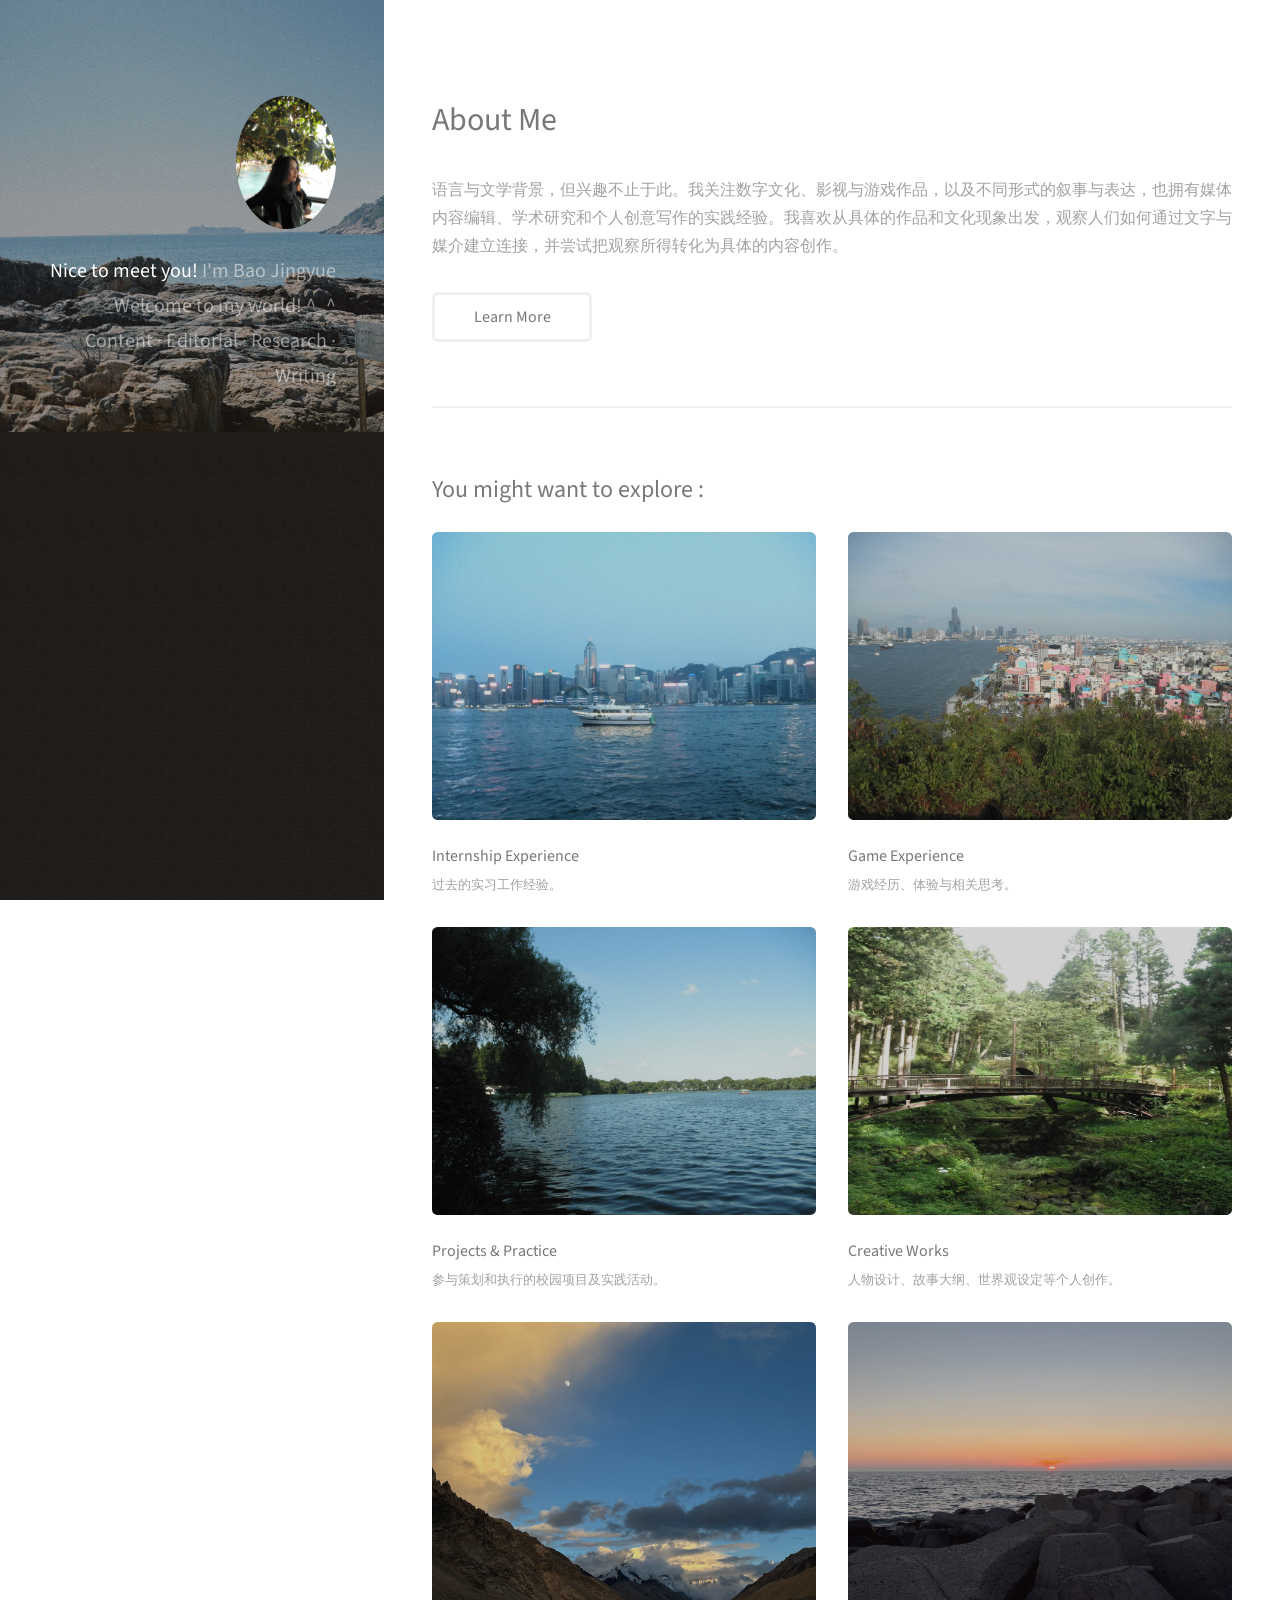
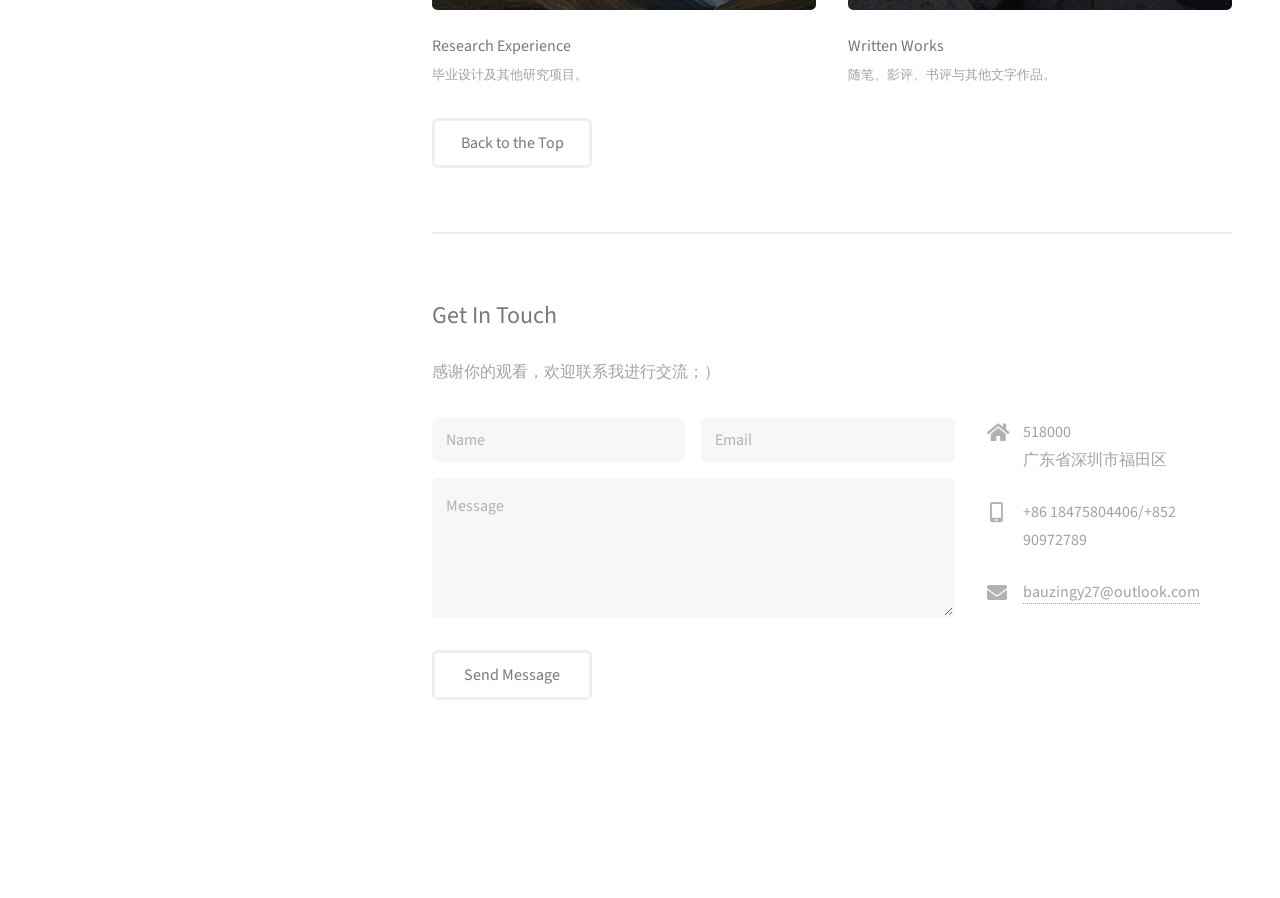
==== index.html @ fc29e75b "Update index.html" ====
<!DOCTYPE HTML>
<!--
	Strata by HTML5 UP
	html5up.net | @ajlkn
	Free for personal and commercial use under the CCA 3.0 license (html5up.net/license)
-->
<html>
	<head>
		<title>Portfolio-Bao Jingyue</title>
		<meta charset="utf-8" />
		<meta name="viewport" content="width=device-width, initial-scale=1, user-scalable=no" />
		<link rel="stylesheet" href="assets/css/main.css" />
	</head>
	<body class="is-preload">

		<!-- Header -->
			<header id="header">
				<div class="inner">
					<a href="#" class="image avatar"><img src="images/bayley.jpg" alt="" /></a>
					<h1><strong>Nice to meet you!</strong>  I'm Bao Jingyue <br />
					Welcome to my world! ^_^ <br />
					Content · Editorial · Research · Writing </h1>
				</div>
			</header>

		<!-- Main -->
			<div id="main">

				<!-- One -->
					<section id="one">
						<header class="major">
							<h2>About Me<br />
							</h2>
						</header>
						<p>语言与文学背景，但兴趣不止于此。我关注数字文化、影视与游戏作品，以及不同形式的叙事与表达，也拥有媒体内容编辑、学术研究和个人创意写作的实践经验。我喜欢从具体的作品和文化现象出发，观察人们如何通过文字与媒介建立连接，并尝试把观察所得转化为具体的内容创作。</p>
						<ul class="actions">
							<li><a href="aboutme.html" class="button">Learn More</a></li>
						</ul>
					</section>

				<!-- Two -->
					<section id="two">
						<h2>You might want to explore : </h2>
						<div class="row">
							<article class="col-6 col-12-xsmall work-item">
								<a href="images/01.jpg" class="image fit thumb"><img src="images/01.jpg" alt="" /></a>
								<h3>Internship Experience</h3>
								<p>过去的实习工作经验。</p>
							</article>
							<article class="col-6 col-12-xsmall work-item">
								<a href="images/02.jpg" class="image fit thumb"><img src="images/02.jpg" alt="" /></a>
								<h3>Game Experience</h3>
								<p>游戏经历、体验与相关思考。</p>
							</article>
							<article class="col-6 col-12-xsmall work-item">
								<a href="game-experience.html" class="image fit"><img src="images/03.jpg" alt="" /></a>
								<h3>Projects & Practice</h3>
								<p>参与策划和执行的校园项目及实践活动。</p>
							</article>
							<article class="col-6 col-12-xsmall work-item">
								<a href="images/04.jpg" class="image fit thumb"><img src="images/04.jpg" alt="" /></a>
								<h3>Creative Works</h3>
								<p>人物设计、故事大纲、世界观设定等个人创作。</p>
							</article>
							<article class="col-6 col-12-xsmall work-item">
								<a href="images/05.jpg" class="image fit thumb"><img src="images/05.jpg" alt="" /></a>
								<h3>Research Experience</h3>
								<p>毕业设计及其他研究项目。</p>
							</article>
							<article class="col-6 col-12-xsmall work-item">
								<a href="images/06.jpg" class="image fit thumb"><img src="images/06.jpg" alt="" /></a>
								<h3>Written Works</h3>
								<p>随笔、影评、书评与其他文字作品。</p>
							</article>
						</div>
						<ul class="actions">
							<li><a href="#" class="button">Back to the Top</a></li>
						</ul>
					</section>

				<!-- Three -->
					<section id="three">
						<h2>Get In Touch</h2>
						<p>感谢你的观看，欢迎联系我进行交流；）</p>
						<div class="row">
							<div class="col-8 col-12-small">
								<form method="post" action="#">
									<div class="row gtr-uniform gtr-50">
										<div class="col-6 col-12-xsmall"><input type="text" name="name" id="name" placeholder="Name" /></div>
										<div class="col-6 col-12-xsmall"><input type="email" name="email" id="email" placeholder="Email" /></div>
										<div class="col-12"><textarea name="message" id="message" placeholder="Message" rows="4"></textarea></div>
									</div>
								</form>
								<ul class="actions">
									<li><input type="submit" value="Send Message" /></li>
								</ul>
							</div>
							<div class="col-4 col-12-small">
								<ul class="labeled-icons">
									<li>
										<h3 class="icon solid fa-home"><span class="label">Address</span></h3>
										518000<br />
										广东省深圳市福田区<br />
										
									</li>
									<li>
										<h3 class="icon solid fa-mobile-alt"><span class="label">Phone</span></h3>
										+86 18475804406/+852 90972789
									</li>
									<li>
										<h3 class="icon solid fa-envelope"><span class="label">Email</span></h3>
										<a href="#">bauzingy27@outlook.com</a>
									</li>
								</ul>
							</div>
						</div>
					</section>

				<!-- Four -->
				<!--
					<section id="four">
						<h2>Elements</h2>

						<section>
							<h4>Text</h4>
							<p>This is <b>bold</b> and this is <strong>strong</strong>. This is <i>italic</i> and this is <em>emphasized</em>.
							This is <sup>superscript</sup> text and this is <sub>subscript</sub> text.
							This is <u>underlined</u> and this is code: <code>for (;;) { ... }</code>. Finally, <a href="#">this is a link</a>.</p>
							<hr />
							<header>
								<h4>Heading with a Subtitle</h4>
								<p>Lorem ipsum dolor sit amet nullam id egestas urna aliquam</p>
							</header>
							<p>Nunc lacinia ante nunc ac lobortis. Interdum adipiscing gravida odio porttitor sem non mi integer non faucibus ornare mi ut ante amet placerat aliquet. Volutpat eu sed ante lacinia sapien lorem accumsan varius montes viverra nibh in adipiscing blandit tempus accumsan.</p>
							<header>
								<h5>Heading with a Subtitle</h5>
								<p>Lorem ipsum dolor sit amet nullam id egestas urna aliquam</p>
							</header>
							<p>Nunc lacinia ante nunc ac lobortis. Interdum adipiscing gravida odio porttitor sem non mi integer non faucibus ornare mi ut ante amet placerat aliquet. Volutpat eu sed ante lacinia sapien lorem accumsan varius montes viverra nibh in adipiscing blandit tempus accumsan.</p>
							<hr />
							<h2>Heading Level 2</h2>
							<h3>Heading Level 3</h3>
							<h4>Heading Level 4</h4>
							<h5>Heading Level 5</h5>
							<h6>Heading Level 6</h6>
							<hr />
							<h5>Blockquote</h5>
							<blockquote>Fringilla nisl. Donec accumsan interdum nisi, quis tincidunt felis sagittis eget tempus euismod. Vestibulum ante ipsum primis in faucibus vestibulum. Blandit adipiscing eu felis iaculis volutpat ac adipiscing accumsan faucibus. Vestibulum ante ipsum primis in faucibus lorem ipsum dolor sit amet nullam adipiscing eu felis.</blockquote>
							<h5>Preformatted</h5>
							<pre><code>i = 0;

while (!deck.isInOrder()) {
print 'Iteration ' + i;
deck.shuffle();
i++;
}

print 'It took ' + i + ' iterations to sort the deck.';</code></pre>
						</section>

						<section>
							<h4>Lists</h4>
							<div class="row">
								<div class="col-6 col-12-xsmall">
									<h5>Unordered</h5>
									<ul>
										<li>Dolor pulvinar etiam magna etiam.</li>
										<li>Sagittis adipiscing lorem eleifend.</li>
										<li>Felis enim feugiat dolore viverra.</li>
									</ul>
									<h5>Alternate</h5>
									<ul class="alt">
										<li>Dolor pulvinar etiam magna etiam.</li>
										<li>Sagittis adipiscing lorem eleifend.</li>
										<li>Felis enim feugiat dolore viverra.</li>
									</ul>
								</div>
								<div class="col-6 col-12-xsmall">
									<h5>Ordered</h5>
									<ol>
										<li>Dolor pulvinar etiam magna etiam.</li>
										<li>Etiam vel felis at lorem sed viverra.</li>
										<li>Felis enim feugiat dolore viverra.</li>
										<li>Dolor pulvinar etiam magna etiam.</li>
										<li>Etiam vel felis at lorem sed viverra.</li>
										<li>Felis enim feugiat dolore viverra.</li>
									</ol>
									<h5>Icons</h5>
									<ul class="icons">
										<li><a href="#" class="icon brands fa-twitter"><span class="label">Twitter</span></a></li>
										<li><a href="#" class="icon brands fa-facebook-f"><span class="label">Facebook</span></a></li>
										<li><a href="#" class="icon brands fa-instagram"><span class="label">Instagram</span></a></li>
										<li><a href="#" class="icon brands fa-github"><span class="label">Github</span></a></li>
										<li><a href="#" class="icon brands fa-dribbble"><span class="label">Dribbble</span></a></li>
										<li><a href="#" class="icon brands fa-tumblr"><span class="label">Tumblr</span></a></li>
									</ul>
								</div>
							</div>
							<h5>Actions</h5>
							<ul class="actions">
								<li><a href="#" class="button primary">Default</a></li>
								<li><a href="#" class="button">Default</a></li>
							</ul>
							<ul class="actions small">
								<li><a href="#" class="button primary small">Small</a></li>
								<li><a href="#" class="button small">Small</a></li>
							</ul>
							<div class="row">
								<div class="col-6 col-12-small">
									<ul class="actions stacked">
										<li><a href="#" class="button primary">Default</a></li>
										<li><a href="#" class="button">Default</a></li>
									</ul>
								</div>
								<div class="col-6 col-12-small">
									<ul class="actions stacked">
										<li><a href="#" class="button primary small">Small</a></li>
										<li><a href="#" class="button small">Small</a></li>
									</ul>
								</div>
								<div class="col-6 col-12-small">
									<ul class="actions stacked">
										<li><a href="#" class="button primary fit">Default</a></li>
										<li><a href="#" class="button fit">Default</a></li>
									</ul>
								</div>
								<div class="col-6 col-12-small">
									<ul class="actions stacked">
										<li><a href="#" class="button primary small fit">Small</a></li>
										<li><a href="#" class="button small fit">Small</a></li>
									</ul>
								</div>
							</div>
						</section>

						<section>
							<h4>Table</h4>
							<h5>Default</h5>
							<div class="table-wrapper">
								<table>
									<thead>
										<tr>
											<th>Name</th>
											<th>Description</th>
											<th>Price</th>
										</tr>
									</thead>
									<tbody>
										<tr>
											<td>Item One</td>
											<td>Ante turpis integer aliquet porttitor.</td>
											<td>29.99</td>
										</tr>
										<tr>
											<td>Item Two</td>
											<td>Vis ac commodo adipiscing arcu aliquet.</td>
											<td>19.99</td>
										</tr>
										<tr>
											<td>Item Three</td>
											<td> Morbi faucibus arcu accumsan lorem.</td>
											<td>29.99</td>
										</tr>
										<tr>
											<td>Item Four</td>
											<td>Vitae integer tempus condimentum.</td>
											<td>19.99</td>
										</tr>
										<tr>
											<td>Item Five</td>
											<td>Ante turpis integer aliquet porttitor.</td>
											<td>29.99</td>
										</tr>
									</tbody>
									<tfoot>
										<tr>
											<td colspan="2"></td>
											<td>100.00</td>
										</tr>
									</tfoot>
								</table>
							</div>

							<h5>Alternate</h5>
							<div class="table-wrapper">
								<table class="alt">
									<thead>
										<tr>
											<th>Name</th>
											<th>Description</th>
											<th>Price</th>
										</tr>
									</thead>
									<tbody>
										<tr>
											<td>Item One</td>
											<td>Ante turpis integer aliquet porttitor.</td>
											<td>29.99</td>
										</tr>
										<tr>
											<td>Item Two</td>
											<td>Vis ac commodo adipiscing arcu aliquet.</td>
											<td>19.99</td>
										</tr>
										<tr>
											<td>Item Three</td>
											<td> Morbi faucibus arcu accumsan lorem.</td>
											<td>29.99</td>
										</tr>
										<tr>
											<td>Item Four</td>
											<td>Vitae integer tempus condimentum.</td>
											<td>19.99</td>
										</tr>
										<tr>
											<td>Item Five</td>
											<td>Ante turpis integer aliquet porttitor.</td>
											<td>29.99</td>
										</tr>
									</tbody>
									<tfoot>
										<tr>
											<td colspan="2"></td>
											<td>100.00</td>
										</tr>
									</tfoot>
								</table>
							</div>
						</section>

						<section>
							<h4>Buttons</h4>
							<ul class="actions">
								<li><a href="#" class="button primary">Primary</a></li>
								<li><a href="#" class="button">Default</a></li>
							</ul>
							<ul class="actions">
								<li><a href="#" class="button large">Large</a></li>
								<li><a href="#" class="button">Default</a></li>
								<li><a href="#" class="button small">Small</a></li>
							</ul>
							<ul class="actions fit">
								<li><a href="#" class="button primary fit">Fit</a></li>
								<li><a href="#" class="button fit">Fit</a></li>
							</ul>
							<ul class="actions fit small">
								<li><a href="#" class="button primary fit small">Fit + Small</a></li>
								<li><a href="#" class="button fit small">Fit + Small</a></li>
							</ul>
							<ul class="actions">
								<li><a href="#" class="button primary icon solid fa-download">Icon</a></li>
								<li><a href="#" class="button icon solid fa-download">Icon</a></li>
							</ul>
							<ul class="actions">
								<li><span class="button primary disabled">Primary</span></li>
								<li><span class="button disabled">Default</span></li>
							</ul>
						</section>

						<section>
							<h4>Form</h4>
							<form method="post" action="#">
								<div class="row gtr-uniform gtr-50">
									<div class="col-6 col-12-xsmall">
										<input type="text" name="demo-name" id="demo-name" value="" placeholder="Name" />
									</div>
									<div class="col-6 col-12-xsmall">
										<input type="email" name="demo-email" id="demo-email" value="" placeholder="Email" />
									</div>
									<div class="col-12">
										<select name="demo-category" id="demo-category">
											<option value="">- Category -</option>
											<option value="1">Manufacturing</option>
											<option value="1">Shipping</option>
											<option value="1">Administration</option>
											<option value="1">Human Resources</option>
										</select>
									</div>
									<div class="col-4 col-12-small">
										<input type="radio" id="demo-priority-low" name="demo-priority" checked>
										<label for="demo-priority-low">Low Priority</label>
									</div>
									<div class="col-4 col-12-small">
										<input type="radio" id="demo-priority-normal" name="demo-priority">
										<label for="demo-priority-normal">Normal Priority</label>
									</div>
									<div class="col-4 col-12-small">
										<input type="radio" id="demo-priority-high" name="demo-priority">
										<label for="demo-priority-high">High Priority</label>
									</div>
									<div class="col-6 col-12-small">
										<input type="checkbox" id="demo-copy" name="demo-copy">
										<label for="demo-copy">Email me a copy of this message</label>
									</div>
									<div class="col-6 col-12-small">
										<input type="checkbox" id="demo-human" name="demo-human" checked>
										<label for="demo-human">I am a human and not a robot</label>
									</div>
									<div class="col-12">
										<textarea name="demo-message" id="demo-message" placeholder="Enter your message" rows="6"></textarea>
									</div>
									<div class="col-12">
										<ul class="actions">
											<li><input type="submit" value="Send Message" class="primary" /></li>
											<li><input type="reset" value="Reset" /></li>
										</ul>
									</div>
								</div>
							</form>
						</section>

						<section>
							<h4>Image</h4>
							<h5>Fit</h5>
							<div class="box alt">
								<div class="row gtr-50 gtr-uniform">
									<div class="col-12"><span class="image fit"><img src="images/fulls/05.jpg" alt="" /></span></div>
									<div class="col-4"><span class="image fit"><img src="images/thumbs/01.jpg" alt="" /></span></div>
									<div class="col-4"><span class="image fit"><img src="images/thumbs/02.jpg" alt="" /></span></div>
									<div class="col-4"><span class="image fit"><img src="images/thumbs/03.jpg" alt="" /></span></div>
									<div class="col-4"><span class="image fit"><img src="images/thumbs/04.jpg" alt="" /></span></div>
									<div class="col-4"><span class="image fit"><img src="images/thumbs/05.jpg" alt="" /></span></div>
									<div class="col-4"><span class="image fit"><img src="images/thumbs/06.jpg" alt="" /></span></div>
									<div class="col-4"><span class="image fit"><img src="images/thumbs/03.jpg" alt="" /></span></div>
									<div class="col-4"><span class="image fit"><img src="images/thumbs/02.jpg" alt="" /></span></div>
									<div class="col-4"><span class="image fit"><img src="images/thumbs/01.jpg" alt="" /></span></div>
								</div>
							</div>
							<h5>Left &amp; Right</h5>
							<p><span class="image left"><img src="images/avatar.jpg" alt="" /></span>Fringilla nisl. Donec accumsan interdum nisi, quis tincidunt felis sagittis eget. tempus euismod. Vestibulum ante ipsum primis in faucibus vestibulum. Blandit adipiscing eu felis iaculis volutpat ac adipiscing accumsan eu faucibus. Integer ac pellentesque praesent tincidunt felis sagittis eget. tempus euismod. Vestibulum ante ipsum primis in faucibus vestibulum. Blandit adipiscing eu felis iaculis volutpat ac adipiscing accumsan eu faucibus. Integer ac pellentesque praesent. Donec accumsan interdum nisi, quis tincidunt felis sagittis eget. tempus euismod. Vestibulum ante ipsum primis in faucibus vestibulum. Blandit adipiscing eu felis iaculis volutpat ac adipiscing accumsan eu faucibus. Integer ac pellentesque praesent tincidunt felis sagittis eget. tempus euismod. Vestibulum ante ipsum primis in faucibus vestibulum. Blandit adipiscing eu felis iaculis volutpat ac adipiscing accumsan eu faucibus. Integer ac pellentesque praesent.</p>
							<p><span class="image right"><img src="images/avatar.jpg" alt="" /></span>Fringilla nisl. Donec accumsan interdum nisi, quis tincidunt felis sagittis eget. tempus euismod. Vestibulum ante ipsum primis in faucibus vestibulum. Blandit adipiscing eu felis iaculis volutpat ac adipiscing accumsan eu faucibus. Integer ac pellentesque praesent tincidunt felis sagittis eget. tempus euismod. Vestibulum ante ipsum primis in faucibus vestibulum. Blandit adipiscing eu felis iaculis volutpat ac adipiscing accumsan eu faucibus. Integer ac pellentesque praesent. Donec accumsan interdum nisi, quis tincidunt felis sagittis eget. tempus euismod. Vestibulum ante ipsum primis in faucibus vestibulum. Blandit adipiscing eu felis iaculis volutpat ac adipiscing accumsan eu faucibus. Integer ac pellentesque praesent tincidunt felis sagittis eget. tempus euismod. Vestibulum ante ipsum primis in faucibus vestibulum. Blandit adipiscing eu felis iaculis volutpat ac adipiscing accumsan eu faucibus. Integer ac pellentesque praesent.</p>
						</section>

					</section>
				-->

			</div>

		<!-- Footer -->
			<footer id="footer">
				<div class="inner">
					<ul class="icons">
						<li><a href="#" class="icon brands fa-twitter"><span class="label">Twitter</span></a></li>
						<li><a href="#" class="icon brands fa-github"><span class="label">Github</span></a></li>
						<li><a href="#" class="icon brands fa-dribbble"><span class="label">Dribbble</span></a></li>
						<li><a href="#" class="icon solid fa-envelope"><span class="label">Email</span></a></li>
					</ul>
					<ul class="copyright">
						<li>&copy; Untitled</li><li>Design: <a href="http://html5up.net">HTML5 UP</a></li>
					</ul>
				</div>
			</footer>

		<!-- Scripts -->
			<script src="assets/js/jquery.min.js"></script>
			<script src="assets/js/jquery.poptrox.min.js"></script>
			<script src="assets/js/browser.min.js"></script>
			<script src="assets/js/breakpoints.min.js"></script>
			<script src="assets/js/util.js"></script>
			<script src="assets/js/main.js"></script>

	</body>
</html>
---- assets/css/main.css ----
@import url("fontawesome-all.min.css");
@import url("https://fonts.googleapis.com/css?family=Source+Sans+Pro:400,400italic");

/*
	Strata by HTML5 UP
	html5up.net | @ajlkn
	Free for personal and commercial use under the CCA 3.0 license (html5up.net/license)
*/

html, body, div, span, applet, object,
iframe, h1, h2, h3, h4, h5, h6, p, blockquote,
pre, a, abbr, acronym, address, big, cite,
code, del, dfn, em, img, ins, kbd, q, s, samp,
small, strike, strong, sub, sup, tt, var, b,
u, i, center, dl, dt, dd, ol, ul, li, fieldset,
form, label, legend, table, caption, tbody,
tfoot, thead, tr, th, td, article, aside,
canvas, details, embed, figure, figcaption,
footer, header, hgroup, menu, nav, output, ruby,
section, summary, time, mark, audio, video {
	margin: 0;
	padding: 0;
	border: 0;
	font-size: 100%;
	font: inherit;
	vertical-align: baseline;}

article, aside, details, figcaption, figure,
footer, header, hgroup, menu, nav, section {
	display: block;}

body {
	line-height: 1;
}

ol, ul {
	list-style: none;
}

blockquote, q {
	quotes: none;
}

	blockquote:before, blockquote:after, q:before, q:after {
		content: '';
		content: none;
	}

table {
	border-collapse: collapse;
	border-spacing: 0;
}

body {
	-webkit-text-size-adjust: none;
}

mark {
	background-color: transparent;
	color: inherit;
}

input::-moz-focus-inner {
	border: 0;
	padding: 0;
}

input, select, textarea {
	-moz-appearance: none;
	-webkit-appearance: none;
	-ms-appearance: none;
	appearance: none;
}

/* Basic */

	html {
		box-sizing: border-box;
	}

	*, *:before, *:after {
		box-sizing: inherit;
	}

	body {
		background: #fff;
	}

		body.is-preload *, body.is-preload *:before, body.is-preload *:after {
			-moz-animation: none !important;
			-webkit-animation: none !important;
			-ms-animation: none !important;
			animation: none !important;
			-moz-transition: none !important;
			-webkit-transition: none !important;
			-ms-transition: none !important;
			transition: none !important;
		}

	body, input, select, textarea {
		color: #a2a2a2;
		font-family: "Source Sans Pro", Helvetica, sans-serif;
		font-size: 16pt;
		font-weight: 400;
		line-height: 1.75em;
	}

	a {
		-moz-transition: color 0.2s ease-in-out, border-color 0.2s ease-in-out;
		-webkit-transition: color 0.2s ease-in-out, border-color 0.2s ease-in-out;
		-ms-transition: color 0.2s ease-in-out, border-color 0.2s ease-in-out;
		transition: color 0.2s ease-in-out, border-color 0.2s ease-in-out;
		border-bottom: dotted 1px;
		color: #49bf9d;
		text-decoration: none;
	}

		a:hover {
			border-bottom-color: transparent;
			color: #49bf9d !important;
			text-decoration: none;
		}

	strong, b {
		color: #787878;
		font-weight: 400;
	}

	em, i {
		font-style: italic;
	}

	p {
		margin: 0 0 2em 0;
	}

	h1, h2, h3, h4, h5, h6 {
		color: #787878;
		font-weight: 400;
		line-height: 1em;
		margin: 0 0 1em 0;
	}

		h1 a, h2 a, h3 a, h4 a, h5 a, h6 a {
			color: inherit;
			text-decoration: none;
		}

	h1 {
		font-size: 2em;
		line-height: 1.5em;
	}

	h2 {
		font-size: 1.5em;
		line-height: 1.5em;
	}

	h3 {
		font-size: 1.25em;
		line-height: 1.5em;
	}

	h4 {
		font-size: 1.1em;
		line-height: 1.5em;
	}

	h5 {
		font-size: 0.9em;
		line-height: 1.5em;
	}

	h6 {
		font-size: 0.7em;
		line-height: 1.5em;
	}

	sub {
		font-size: 0.8em;
		position: relative;
		top: 0.5em;
	}

	sup {
		font-size: 0.8em;
		position: relative;
		top: -0.5em;
	}

	hr {
		border: 0;
		border-bottom: solid 2px #efefef;
		margin: 2em 0;
	}

		hr.major {
			margin: 3em 0;
		}

	blockquote {
		border-left: solid 6px #efefef;
		font-style: italic;
		margin: 0 0 2em 0;
		padding: 0.5em 0 0.5em 1.5em;
	}

	code {
		background: #f7f7f7;
		border-radius: 0.35em;
		border: solid 2px #efefef;
		font-family: "Courier New", monospace;
		font-size: 0.9em;
		margin: 0 0.25em;
		padding: 0.25em 0.65em;
	}

	pre {
		-webkit-overflow-scrolling: touch;
		font-family: "Courier New", monospace;
		font-size: 0.9em;
		margin: 0 0 2em 0;
	}

		pre code {
			display: block;
			line-height: 1.75em;
			padding: 1em 1.5em;
			overflow-x: auto;
		}

	.align-left {
		text-align: left;
	}

	.align-center {
		text-align: center;
	}

	.align-right {
		text-align: right;
	}

/* Container */

	.container {
		margin: 0 auto;
		max-width: calc(100% - 4em);
		width: 100%;
	}

		.container.xsmall {
			width: 25%;
		}

		.container.small {
			width: 50%;
		}

		.container.medium {
			width: 75%;
		}

		.container.large {
			width: 125%;
		}

		.container.xlarge {
			width: 150%;
		}

		.container.max {
			width: 100%;
		}

		@media screen and (max-width: 980px) {

			.container {
				width: 100% !important;
				max-width: 100% !important;
			}

		}

		@media screen and (max-width: 480px) {

			.container {
				max-width: calc(100% - 3em);
			}

		}

/* Row */

	.row {
		display: flex;
		flex-wrap: wrap;
		box-sizing: border-box;
		align-items: stretch;
	}

		.row > * {
			box-sizing: border-box;
		}

		.row.gtr-uniform > * > :last-child {
			margin-bottom: 0;
		}

		.row.aln-left {
			justify-content: flex-start;
		}

		.row.aln-center {
			justify-content: center;
		}

		.row.aln-right {
			justify-content: flex-end;
		}

		.row.aln-top {
			align-items: flex-start;
		}

		.row.aln-middle {
			align-items: center;
		}

		.row.aln-bottom {
			align-items: flex-end;
		}

		.row > .imp {
			order: -1;
		}

		.row > .col-1 {
			width: 8.33333%;
		}

		.row > .off-1 {
			margin-left: 8.33333%;
		}

		.row > .col-2 {
			width: 16.66667%;
		}

		.row > .off-2 {
			margin-left: 16.66667%;
		}

		.row > .col-3 {
			width: 25%;
		}

		.row > .off-3 {
			margin-left: 25%;
		}

		.row > .col-4 {
			width: 33.33333%;
		}

		.row > .off-4 {
			margin-left: 33.33333%;
		}

		.row > .col-5 {
			width: 41.66667%;
		}

		.row > .off-5 {
			margin-left: 41.66667%;
		}

		.row > .col-6 {
			width: 50%;
		}

		.row > .off-6 {
			margin-left: 50%;
		}

		.row > .col-7 {
			width: 58.33333%;
		}

		.row > .off-7 {
			margin-left: 58.33333%;
		}

		.row > .col-8 {
			width: 66.66667%;
		}

		.row > .off-8 {
			margin-left: 66.66667%;
		}

		.row > .col-9 {
			width: 75%;
		}

		.row > .off-9 {
			margin-left: 75%;
		}

		.row > .col-10 {
			width: 83.33333%;
		}

		.row > .off-10 {
			margin-left: 83.33333%;
		}

		.row > .col-11 {
			width: 91.66667%;
		}

		.row > .off-11 {
			margin-left: 91.66667%;
		}

		.row > .col-12 {
			width: 100%;
		}

		.row > .off-12 {
			margin-left: 100%;
		}

		.row.gtr-0 {
			margin-top: 0;
			margin-left: 0em;
		}

			.row.gtr-0 > * {
				padding: 0 0 0 0em;
			}

			.row.gtr-0.gtr-uniform {
				margin-top: 0em;
			}

				.row.gtr-0.gtr-uniform > * {
					padding-top: 0em;
				}

		.row.gtr-25 {
			margin-top: 0;
			margin-left: -0.625em;
		}

			.row.gtr-25 > * {
				padding: 0 0 0 0.625em;
			}

			.row.gtr-25.gtr-uniform {
				margin-top: -0.625em;
			}

				.row.gtr-25.gtr-uniform > * {
					padding-top: 0.625em;
				}

		.row.gtr-50 {
			margin-top: 0;
			margin-left: -1.25em;
		}

			.row.gtr-50 > * {
				padding: 0 0 0 1.25em;
			}

			.row.gtr-50.gtr-uniform {
				margin-top: -1.25em;
			}

				.row.gtr-50.gtr-uniform > * {
					padding-top: 1.25em;
				}

		.row {
			margin-top: 0;
			margin-left: -2.5em;
		}

			.row > * {
				padding: 0 0 0 2.5em;
			}

			.row.gtr-uniform {
				margin-top: -2.5em;
			}

				.row.gtr-uniform > * {
					padding-top: 2.5em;
				}

		.row.gtr-150 {
			margin-top: 0;
			margin-left: -3.75em;
		}

			.row.gtr-150 > * {
				padding: 0 0 0 3.75em;
			}

			.row.gtr-150.gtr-uniform {
				margin-top: -3.75em;
			}

				.row.gtr-150.gtr-uniform > * {
					padding-top: 3.75em;
				}

		.row.gtr-200 {
			margin-top: 0;
			margin-left: -5em;
		}

			.row.gtr-200 > * {
				padding: 0 0 0 5em;
			}

			.row.gtr-200.gtr-uniform {
				margin-top: -5em;
			}

				.row.gtr-200.gtr-uniform > * {
					padding-top: 5em;
				}

		@media screen and (max-width: 1800px) {

			.row {
				display: flex;
				flex-wrap: wrap;
				box-sizing: border-box;
				align-items: stretch;
			}

				.row > * {
					box-sizing: border-box;
				}

				.row.gtr-uniform > * > :last-child {
					margin-bottom: 0;
				}

				.row.aln-left {
					justify-content: flex-start;
				}

				.row.aln-center {
					justify-content: center;
				}

				.row.aln-right {
					justify-content: flex-end;
				}

				.row.aln-top {
					align-items: flex-start;
				}

				.row.aln-middle {
					align-items: center;
				}

				.row.aln-bottom {
					align-items: flex-end;
				}

				.row > .imp-xlarge {
					order: -1;
				}

				.row > .col-1-xlarge {
					width: 8.33333%;
				}

				.row > .off-1-xlarge {
					margin-left: 8.33333%;
				}

				.row > .col-2-xlarge {
					width: 16.66667%;
				}

				.row > .off-2-xlarge {
					margin-left: 16.66667%;
				}

				.row > .col-3-xlarge {
					width: 25%;
				}

				.row > .off-3-xlarge {
					margin-left: 25%;
				}

				.row > .col-4-xlarge {
					width: 33.33333%;
				}

				.row > .off-4-xlarge {
					margin-left: 33.33333%;
				}

				.row > .col-5-xlarge {
					width: 41.66667%;
				}

				.row > .off-5-xlarge {
					margin-left: 41.66667%;
				}

				.row > .col-6-xlarge {
					width: 50%;
				}

				.row > .off-6-xlarge {
					margin-left: 50%;
				}

				.row > .col-7-xlarge {
					width: 58.33333%;
				}

				.row > .off-7-xlarge {
					margin-left: 58.33333%;
				}

				.row > .col-8-xlarge {
					width: 66.66667%;
				}

				.row > .off-8-xlarge {
					margin-left: 66.66667%;
				}

				.row > .col-9-xlarge {
					width: 75%;
				}

				.row > .off-9-xlarge {
					margin-left: 75%;
				}

				.row > .col-10-xlarge {
					width: 83.33333%;
				}

				.row > .off-10-xlarge {
					margin-left: 83.33333%;
				}

				.row > .col-11-xlarge {
					width: 91.66667%;
				}

				.row > .off-11-xlarge {
					margin-left: 91.66667%;
				}

				.row > .col-12-xlarge {
					width: 100%;
				}

				.row > .off-12-xlarge {
					margin-left: 100%;
				}

				.row.gtr-0 {
					margin-top: 0;
					margin-left: 0em;
				}

					.row.gtr-0 > * {
						padding: 0 0 0 0em;
					}

					.row.gtr-0.gtr-uniform {
						margin-top: 0em;
					}

						.row.gtr-0.gtr-uniform > * {
							padding-top: 0em;
						}

				.row.gtr-25 {
					margin-top: 0;
					margin-left: -0.625em;
				}

					.row.gtr-25 > * {
						padding: 0 0 0 0.625em;
					}

					.row.gtr-25.gtr-uniform {
						margin-top: -0.625em;
					}

						.row.gtr-25.gtr-uniform > * {
							padding-top: 0.625em;
						}

				.row.gtr-50 {
					margin-top: 0;
					margin-left: -1.25em;
				}

					.row.gtr-50 > * {
						padding: 0 0 0 1.25em;
					}

					.row.gtr-50.gtr-uniform {
						margin-top: -1.25em;
					}

						.row.gtr-50.gtr-uniform > * {
							padding-top: 1.25em;
						}

				.row {
					margin-top: 0;
					margin-left: -2.5em;
				}

					.row > * {
						padding: 0 0 0 2.5em;
					}

					.row.gtr-uniform {
						margin-top: -2.5em;
					}

						.row.gtr-uniform > * {
							padding-top: 2.5em;
						}

				.row.gtr-150 {
					margin-top: 0;
					margin-left: -3.75em;
				}

					.row.gtr-150 > * {
						padding: 0 0 0 3.75em;
					}

					.row.gtr-150.gtr-uniform {
						margin-top: -3.75em;
					}

						.row.gtr-150.gtr-uniform > * {
							padding-top: 3.75em;
						}

				.row.gtr-200 {
					margin-top: 0;
					margin-left: -5em;
				}

					.row.gtr-200 > * {
						padding: 0 0 0 5em;
					}

					.row.gtr-200.gtr-uniform {
						margin-top: -5em;
					}

						.row.gtr-200.gtr-uniform > * {
							padding-top: 5em;
						}

		}

		@media screen and (max-width: 1280px) {

			.row {
				display: flex;
				flex-wrap: wrap;
				box-sizing: border-box;
				align-items: stretch;
			}

				.row > * {
					box-sizing: border-box;
				}

				.row.gtr-uniform > * > :last-child {
					margin-bottom: 0;
				}

				.row.aln-left {
					justify-content: flex-start;
				}

				.row.aln-center {
					justify-content: center;
				}

				.row.aln-right {
					justify-content: flex-end;
				}

				.row.aln-top {
					align-items: flex-start;
				}

				.row.aln-middle {
					align-items: center;
				}

				.row.aln-bottom {
					align-items: flex-end;
				}

				.row > .imp-large {
					order: -1;
				}

				.row > .col-1-large {
					width: 8.33333%;
				}

				.row > .off-1-large {
					margin-left: 8.33333%;
				}

				.row > .col-2-large {
					width: 16.66667%;
				}

				.row > .off-2-large {
					margin-left: 16.66667%;
				}

				.row > .col-3-large {
					width: 25%;
				}

				.row > .off-3-large {
					margin-left: 25%;
				}

				.row > .col-4-large {
					width: 33.33333%;
				}

				.row > .off-4-large {
					margin-left: 33.33333%;
				}

				.row > .col-5-large {
					width: 41.66667%;
				}

				.row > .off-5-large {
					margin-left: 41.66667%;
				}

				.row > .col-6-large {
					width: 50%;
				}

				.row > .off-6-large {
					margin-left: 50%;
				}

				.row > .col-7-large {
					width: 58.33333%;
				}

				.row > .off-7-large {
					margin-left: 58.33333%;
				}

				.row > .col-8-large {
					width: 66.66667%;
				}

				.row > .off-8-large {
					margin-left: 66.66667%;
				}

				.row > .col-9-large {
					width: 75%;
				}

				.row > .off-9-large {
					margin-left: 75%;
				}

				.row > .col-10-large {
					width: 83.33333%;
				}

				.row > .off-10-large {
					margin-left: 83.33333%;
				}

				.row > .col-11-large {
					width: 91.66667%;
				}

				.row > .off-11-large {
					margin-left: 91.66667%;
				}

				.row > .col-12-large {
					width: 100%;
				}

				.row > .off-12-large {
					margin-left: 100%;
				}

				.row.gtr-0 {
					margin-top: 0;
					margin-left: 0em;
				}

					.row.gtr-0 > * {
						padding: 0 0 0 0em;
					}

					.row.gtr-0.gtr-uniform {
						margin-top: 0em;
					}

						.row.gtr-0.gtr-uniform > * {
							padding-top: 0em;
						}

				.row.gtr-25 {
					margin-top: 0;
					margin-left: -0.5em;
				}

					.row.gtr-25 > * {
						padding: 0 0 0 0.5em;
					}

					.row.gtr-25.gtr-uniform {
						margin-top: -0.5em;
					}

						.row.gtr-25.gtr-uniform > * {
							padding-top: 0.5em;
						}

				.row.gtr-50 {
					margin-top: 0;
					margin-left: -1em;
				}

					.row.gtr-50 > * {
						padding: 0 0 0 1em;
					}

					.row.gtr-50.gtr-uniform {
						margin-top: -1em;
					}

						.row.gtr-50.gtr-uniform > * {
							padding-top: 1em;
						}

				.row {
					margin-top: 0;
					margin-left: -2em;
				}

					.row > * {
						padding: 0 0 0 2em;
					}

					.row.gtr-uniform {
						margin-top: -2em;
					}

						.row.gtr-uniform > * {
							padding-top: 2em;
						}

				.row.gtr-150 {
					margin-top: 0;
					margin-left: -3em;
				}

					.row.gtr-150 > * {
						padding: 0 0 0 3em;
					}

					.row.gtr-150.gtr-uniform {
						margin-top: -3em;
					}

						.row.gtr-150.gtr-uniform > * {
							padding-top: 3em;
						}

				.row.gtr-200 {
					margin-top: 0;
					margin-left: -4em;
				}

					.row.gtr-200 > * {
						padding: 0 0 0 4em;
					}

					.row.gtr-200.gtr-uniform {
						margin-top: -4em;
					}

						.row.gtr-200.gtr-uniform > * {
							padding-top: 4em;
						}

		}

		@media screen and (max-width: 980px) {

			.row {
				display: flex;
				flex-wrap: wrap;
				box-sizing: border-box;
				align-items: stretch;
			}

				.row > * {
					box-sizing: border-box;
				}

				.row.gtr-uniform > * > :last-child {
					margin-bottom: 0;
				}

				.row.aln-left {
					justify-content: flex-start;
				}

				.row.aln-center {
					justify-content: center;
				}

				.row.aln-right {
					justify-content: flex-end;
				}

				.row.aln-top {
					align-items: flex-start;
				}

				.row.aln-middle {
					align-items: center;
				}

				.row.aln-bottom {
					align-items: flex-end;
				}

				.row > .imp-medium {
					order: -1;
				}

				.row > .col-1-medium {
					width: 8.33333%;
				}

				.row > .off-1-medium {
					margin-left: 8.33333%;
				}

				.row > .col-2-medium {
					width: 16.66667%;
				}

				.row > .off-2-medium {
					margin-left: 16.66667%;
				}

				.row > .col-3-medium {
					width: 25%;
				}

				.row > .off-3-medium {
					margin-left: 25%;
				}

				.row > .col-4-medium {
					width: 33.33333%;
				}

				.row > .off-4-medium {
					margin-left: 33.33333%;
				}

				.row > .col-5-medium {
					width: 41.66667%;
				}

				.row > .off-5-medium {
					margin-left: 41.66667%;
				}

				.row > .col-6-medium {
					width: 50%;
				}

				.row > .off-6-medium {
					margin-left: 50%;
				}

				.row > .col-7-medium {
					width: 58.33333%;
				}

				.row > .off-7-medium {
					margin-left: 58.33333%;
				}

				.row > .col-8-medium {
					width: 66.66667%;
				}

				.row > .off-8-medium {
					margin-left: 66.66667%;
				}

				.row > .col-9-medium {
					width: 75%;
				}

				.row > .off-9-medium {
					margin-left: 75%;
				}

				.row > .col-10-medium {
					width: 83.33333%;
				}

				.row > .off-10-medium {
					margin-left: 83.33333%;
				}

				.row > .col-11-medium {
					width: 91.66667%;
				}

				.row > .off-11-medium {
					margin-left: 91.66667%;
				}

				.row > .col-12-medium {
					width: 100%;
				}

				.row > .off-12-medium {
					margin-left: 100%;
				}

				.row.gtr-0 {
					margin-top: 0;
					margin-left: 0em;
				}

					.row.gtr-0 > * {
						padding: 0 0 0 0em;
					}

					.row.gtr-0.gtr-uniform {
						margin-top: 0em;
					}

						.row.gtr-0.gtr-uniform > * {
							padding-top: 0em;
						}

				.row.gtr-25 {
					margin-top: 0;
					margin-left: -0.5em;
				}

					.row.gtr-25 > * {
						padding: 0 0 0 0.5em;
					}

					.row.gtr-25.gtr-uniform {
						margin-top: -0.5em;
					}

						.row.gtr-25.gtr-uniform > * {
							padding-top: 0.5em;
						}

				.row.gtr-50 {
					margin-top: 0;
					margin-left: -1em;
				}

					.row.gtr-50 > * {
						padding: 0 0 0 1em;
					}

					.row.gtr-50.gtr-uniform {
						margin-top: -1em;
					}

						.row.gtr-50.gtr-uniform > * {
							padding-top: 1em;
						}

				.row {
					margin-top: 0;
					margin-left: -2em;
				}

					.row > * {
						padding: 0 0 0 2em;
					}

					.row.gtr-uniform {
						margin-top: -2em;
					}

						.row.gtr-uniform > * {
							padding-top: 2em;
						}

				.row.gtr-150 {
					margin-top: 0;
					margin-left: -3em;
				}

					.row.gtr-150 > * {
						padding: 0 0 0 3em;
					}

					.row.gtr-150.gtr-uniform {
						margin-top: -3em;
					}

						.row.gtr-150.gtr-uniform > * {
							padding-top: 3em;
						}

				.row.gtr-200 {
					margin-top: 0;
					margin-left: -4em;
				}

					.row.gtr-200 > * {
						padding: 0 0 0 4em;
					}

					.row.gtr-200.gtr-uniform {
						margin-top: -4em;
					}

						.row.gtr-200.gtr-uniform > * {
							padding-top: 4em;
						}

		}

		@media screen and (max-width: 736px) {

			.row {
				display: flex;
				flex-wrap: wrap;
				box-sizing: border-box;
				align-items: stretch;
			}

				.row > * {
					box-sizing: border-box;
				}

				.row.gtr-uniform > * > :last-child {
					margin-bottom: 0;
				}

				.row.aln-left {
					justify-content: flex-start;
				}

				.row.aln-center {
					justify-content: center;
				}

				.row.aln-right {
					justify-content: flex-end;
				}

				.row.aln-top {
					align-items: flex-start;
				}

				.row.aln-middle {
					align-items: center;
				}

				.row.aln-bottom {
					align-items: flex-end;
				}

				.row > .imp-small {
					order: -1;
				}

				.row > .col-1-small {
					width: 8.33333%;
				}

				.row > .off-1-small {
					margin-left: 8.33333%;
				}

				.row > .col-2-small {
					width: 16.66667%;
				}

				.row > .off-2-small {
					margin-left: 16.66667%;
				}

				.row > .col-3-small {
					width: 25%;
				}

				.row > .off-3-small {
					margin-left: 25%;
				}

				.row > .col-4-small {
					width: 33.33333%;
				}

				.row > .off-4-small {
					margin-left: 33.33333%;
				}

				.row > .col-5-small {
					width: 41.66667%;
				}

				.row > .off-5-small {
					margin-left: 41.66667%;
				}

				.row > .col-6-small {
					width: 50%;
				}

				.row > .off-6-small {
					margin-left: 50%;
				}

				.row > .col-7-small {
					width: 58.33333%;
				}

				.row > .off-7-small {
					margin-left: 58.33333%;
				}

				.row > .col-8-small {
					width: 66.66667%;
				}

				.row > .off-8-small {
					margin-left: 66.66667%;
				}

				.row > .col-9-small {
					width: 75%;
				}

				.row > .off-9-small {
					margin-left: 75%;
				}

				.row > .col-10-small {
					width: 83.33333%;
				}

				.row > .off-10-small {
					margin-left: 83.33333%;
				}

				.row > .col-11-small {
					width: 91.66667%;
				}

				.row > .off-11-small {
					margin-left: 91.66667%;
				}

				.row > .col-12-small {
					width: 100%;
				}

				.row > .off-12-small {
					margin-left: 100%;
				}

				.row.gtr-0 {
					margin-top: 0;
					margin-left: 0em;
				}

					.row.gtr-0 > * {
						padding: 0 0 0 0em;
					}

					.row.gtr-0.gtr-uniform {
						margin-top: 0em;
					}

						.row.gtr-0.gtr-uniform > * {
							padding-top: 0em;
						}

				.row.gtr-25 {
					margin-top: 0;
					margin-left: -0.375em;
				}

					.row.gtr-25 > * {
						padding: 0 0 0 0.375em;
					}

					.row.gtr-25.gtr-uniform {
						margin-top: -0.375em;
					}

						.row.gtr-25.gtr-uniform > * {
							padding-top: 0.375em;
						}

				.row.gtr-50 {
					margin-top: 0;
					margin-left: -0.75em;
				}

					.row.gtr-50 > * {
						padding: 0 0 0 0.75em;
					}

					.row.gtr-50.gtr-uniform {
						margin-top: -0.75em;
					}

						.row.gtr-50.gtr-uniform > * {
							padding-top: 0.75em;
						}

				.row {
					margin-top: 0;
					margin-left: -1.5em;
				}

					.row > * {
						padding: 0 0 0 1.5em;
					}

					.row.gtr-uniform {
						margin-top: -1.5em;
					}

						.row.gtr-uniform > * {
							padding-top: 1.5em;
						}

				.row.gtr-150 {
					margin-top: 0;
					margin-left: -2.25em;
				}

					.row.gtr-150 > * {
						padding: 0 0 0 2.25em;
					}

					.row.gtr-150.gtr-uniform {
						margin-top: -2.25em;
					}

						.row.gtr-150.gtr-uniform > * {
							padding-top: 2.25em;
						}

				.row.gtr-200 {
					margin-top: 0;
					margin-left: -3em;
				}

					.row.gtr-200 > * {
						padding: 0 0 0 3em;
					}

					.row.gtr-200.gtr-uniform {
						margin-top: -3em;
					}

						.row.gtr-200.gtr-uniform > * {
							padding-top: 3em;
						}

		}

		@media screen and (max-width: 480px) {

			.row {
				display: flex;
				flex-wrap: wrap;
				box-sizing: border-box;
				align-items: stretch;
			}

				.row > * {
					box-sizing: border-box;
				}

				.row.gtr-uniform > * > :last-child {
					margin-bottom: 0;
				}

				.row.aln-left {
					justify-content: flex-start;
				}

				.row.aln-center {
					justify-content: center;
				}

				.row.aln-right {
					justify-content: flex-end;
				}

				.row.aln-top {
					align-items: flex-start;
				}

				.row.aln-middle {
					align-items: center;
				}

				.row.aln-bottom {
					align-items: flex-end;
				}

				.row > .imp-xsmall {
					order: -1;
				}

				.row > .col-1-xsmall {
					width: 8.33333%;
				}

				.row > .off-1-xsmall {
					margin-left: 8.33333%;
				}

				.row > .col-2-xsmall {
					width: 16.66667%;
				}

				.row > .off-2-xsmall {
					margin-left: 16.66667%;
				}

				.row > .col-3-xsmall {
					width: 25%;
				}

				.row > .off-3-xsmall {
					margin-left: 25%;
				}

				.row > .col-4-xsmall {
					width: 33.33333%;
				}

				.row > .off-4-xsmall {
					margin-left: 33.33333%;
				}

				.row > .col-5-xsmall {
					width: 41.66667%;
				}

				.row > .off-5-xsmall {
					margin-left: 41.66667%;
				}

				.row > .col-6-xsmall {
					width: 50%;
				}

				.row > .off-6-xsmall {
					margin-left: 50%;
				}

				.row > .col-7-xsmall {
					width: 58.33333%;
				}

				.row > .off-7-xsmall {
					margin-left: 58.33333%;
				}

				.row > .col-8-xsmall {
					width: 66.66667%;
				}

				.row > .off-8-xsmall {
					margin-left: 66.66667%;
				}

				.row > .col-9-xsmall {
					width: 75%;
				}

				.row > .off-9-xsmall {
					margin-left: 75%;
				}

				.row > .col-10-xsmall {
					width: 83.33333%;
				}

				.row > .off-10-xsmall {
					margin-left: 83.33333%;
				}

				.row > .col-11-xsmall {
					width: 91.66667%;
				}

				.row > .off-11-xsmall {
					margin-left: 91.66667%;
				}

				.row > .col-12-xsmall {
					width: 100%;
				}

				.row > .off-12-xsmall {
					margin-left: 100%;
				}

				.row.gtr-0 {
					margin-top: 0;
					margin-left: 0em;
				}

					.row.gtr-0 > * {
						padding: 0 0 0 0em;
					}

					.row.gtr-0.gtr-uniform {
						margin-top: 0em;
					}

						.row.gtr-0.gtr-uniform > * {
							padding-top: 0em;
						}

				.row.gtr-25 {
					margin-top: 0;
					margin-left: -0.375em;
				}

					.row.gtr-25 > * {
						padding: 0 0 0 0.375em;
					}

					.row.gtr-25.gtr-uniform {
						margin-top: -0.375em;
					}

						.row.gtr-25.gtr-uniform > * {
							padding-top: 0.375em;
						}

				.row.gtr-50 {
					margin-top: 0;
					margin-left: -0.75em;
				}

					.row.gtr-50 > * {
						padding: 0 0 0 0.75em;
					}

					.row.gtr-50.gtr-uniform {
						margin-top: -0.75em;
					}

						.row.gtr-50.gtr-uniform > * {
							padding-top: 0.75em;
						}

				.row {
					margin-top: 0;
					margin-left: -1.5em;
				}

					.row > * {
						padding: 0 0 0 1.5em;
					}

					.row.gtr-uniform {
						margin-top: -1.5em;
					}

						.row.gtr-uniform > * {
							padding-top: 1.5em;
						}

				.row.gtr-150 {
					margin-top: 0;
					margin-left: -2.25em;
				}

					.row.gtr-150 > * {
						padding: 0 0 0 2.25em;
					}

					.row.gtr-150.gtr-uniform {
						margin-top: -2.25em;
					}

						.row.gtr-150.gtr-uniform > * {
							padding-top: 2.25em;
						}

				.row.gtr-200 {
					margin-top: 0;
					margin-left: -3em;
				}

					.row.gtr-200 > * {
						padding: 0 0 0 3em;
					}

					.row.gtr-200.gtr-uniform {
						margin-top: -3em;
					}

						.row.gtr-200.gtr-uniform > * {
							padding-top: 3em;
						}

		}

/* Section/Article */

	section.special, article.special {
		text-align: center;
	}

	header p {
		color: #b2b2b2;
		position: relative;
		margin: 0 0 1.5em 0;
	}

	header h2 + p {
		font-size: 1.25em;
		margin-top: -1em;
		line-height: 1.5em;
	}

	header h3 + p {
		font-size: 1.1em;
		margin-top: -0.8em;
		line-height: 1.5em;
	}

	header h4 + p,
	header h5 + p,
	header h6 + p {
		font-size: 0.9em;
		margin-top: -0.6em;
		line-height: 1.5em;
	}

	header.major h2 {
		font-size: 2em;
	}

/* Form */

	form {
		margin: 0 0 2em 0;
	}

	label {
		color: #787878;
		display: block;
		font-size: 0.9em;
		font-weight: 400;
		margin: 0 0 1em 0;
	}

	input[type="text"],
	input[type="password"],
	input[type="email"],
	select,
	textarea {
		-moz-appearance: none;
		-webkit-appearance: none;
		-ms-appearance: none;
		appearance: none;
		background: #f7f7f7;
		border-radius: 0.35em;
		border: solid 2px transparent;
		color: inherit;
		display: block;
		outline: 0;
		padding: 0 0.75em;
		text-decoration: none;
		width: 100%;
	}

		input[type="text"]:invalid,
		input[type="password"]:invalid,
		input[type="email"]:invalid,
		select:invalid,
		textarea:invalid {
			box-shadow: none;
		}

		input[type="text"]:focus,
		input[type="password"]:focus,
		input[type="email"]:focus,
		select:focus,
		textarea:focus {
			border-color: #49bf9d;
		}

	select {
		background-image: url("data:image/svg+xml;charset=utf8,%3Csvg xmlns='http://www.w3.org/2000/svg' width='40' height='40' preserveAspectRatio='none' viewBox='0 0 40 40'%3E%3Cpath d='M9.4,12.3l10.4,10.4l10.4-10.4c0.2-0.2,0.5-0.4,0.9-0.4c0.3,0,0.6,0.1,0.9,0.4l3.3,3.3c0.2,0.2,0.4,0.5,0.4,0.9 c0,0.4-0.1,0.6-0.4,0.9L20.7,31.9c-0.2,0.2-0.5,0.4-0.9,0.4c-0.3,0-0.6-0.1-0.9-0.4L4.3,17.3c-0.2-0.2-0.4-0.5-0.4-0.9 c0-0.4,0.1-0.6,0.4-0.9l3.3-3.3c0.2-0.2,0.5-0.4,0.9-0.4S9.1,12.1,9.4,12.3z' fill='%23dfdfdf' /%3E%3C/svg%3E");
		background-size: 1.25rem;
		background-repeat: no-repeat;
		background-position: calc(100% - 1rem) center;
		height: 2.75em;
		padding-right: 2.75em;
		text-overflow: ellipsis;
	}

		select option {
			color: #787878;
			background: #fff;
		}

		select:focus::-ms-value {
			background-color: transparent;
		}

		select::-ms-expand {
			display: none;
		}

	input[type="text"],
	input[type="password"],
	input[type="email"],
	select {
		height: 2.75em;
	}

	textarea {
		padding: 0.75em;
	}

	input[type="checkbox"],
	input[type="radio"] {
		-moz-appearance: none;
		-webkit-appearance: none;
		-ms-appearance: none;
		appearance: none;
		display: block;
		float: left;
		margin-right: -2em;
		opacity: 0;
		width: 1em;
		z-index: -1;
	}

		input[type="checkbox"] + label,
		input[type="radio"] + label {
			text-decoration: none;
			color: #a2a2a2;
			cursor: pointer;
			display: inline-block;
			font-size: 1em;
			font-weight: 400;
			padding-left: 2.4em;
			padding-right: 0.75em;
			position: relative;
		}

			input[type="checkbox"] + label:before,
			input[type="radio"] + label:before {
				-moz-osx-font-smoothing: grayscale;
				-webkit-font-smoothing: antialiased;
				display: inline-block;
				font-style: normal;
				font-variant: normal;
				text-rendering: auto;
				line-height: 1;
				text-transform: none !important;
				font-family: 'Font Awesome 5 Free';
				font-weight: 900;
			}

			input[type="checkbox"] + label:before,
			input[type="radio"] + label:before {
				background: #f7f7f7;
				border-radius: 0.35em;
				border: solid 2px transparent;
				content: '';
				display: inline-block;
				font-size: 0.8em;
				height: 2.0625em;
				left: 0;
				line-height: 1.85625em;
				position: absolute;
				text-align: center;
				top: 0;
				width: 2.0625em;
			}

		input[type="checkbox"]:checked + label:before,
		input[type="radio"]:checked + label:before {
			background: #787878;
			border-color: #787878;
			color: #fff;
			content: '\f00c';
		}

		input[type="checkbox"]:focus + label:before,
		input[type="radio"]:focus + label:before {
			border-color: #49bf9d;
		}

	input[type="checkbox"] + label:before {
		border-radius: 0.35em;
	}

	input[type="radio"] + label:before {
		border-radius: 100%;
	}

	::-webkit-input-placeholder {
		color: #b2b2b2 !important;
		opacity: 1.0;
	}

	:-moz-placeholder {
		color: #b2b2b2 !important;
		opacity: 1.0;
	}

	::-moz-placeholder {
		color: #b2b2b2 !important;
		opacity: 1.0;
	}

	:-ms-input-placeholder {
		color: #b2b2b2 !important;
		opacity: 1.0;
	}

/* Box */

	.box {
		border-radius: 0.35em;
		border: solid 2px #efefef;
		margin-bottom: 2em;
		padding: 1.5em;
	}

		.box > :last-child,
		.box > :last-child > :last-child,
		.box > :last-child > :last-child > :last-child {
			margin-bottom: 0;
		}

		.box.alt {
			border: 0;
			border-radius: 0;
			padding: 0;
		}

/* Icon */

	.icon {
		text-decoration: none;
		border-bottom: none;
		position: relative;
	}

		.icon:before {
			-moz-osx-font-smoothing: grayscale;
			-webkit-font-smoothing: antialiased;
			display: inline-block;
			font-style: normal;
			font-variant: normal;
			text-rendering: auto;
			line-height: 1;
			text-transform: none !important;
			font-family: 'Font Awesome 5 Free';
			font-weight: 400;
		}

		.icon > .label {
			display: none;
		}

		.icon:before {
			line-height: inherit;
		}

		.icon.solid:before {
			font-weight: 900;
		}

		.icon.brands:before {
			font-family: 'Font Awesome 5 Brands';
		}

/* Image */

	.image {
		border-radius: 0.35em;
		border: 0;
		display: inline-block;
		position: relative;
	}

		.image:before {
			-moz-transition: opacity 0.2s ease-in-out;
			-webkit-transition: opacity 0.2s ease-in-out;
			-ms-transition: opacity 0.2s ease-in-out;
			transition: opacity 0.2s ease-in-out;
			background: url("images/overlay.png");
			border-radius: 0.35em;
			content: '';
			display: block;
			height: 100%;
			left: 0;
			opacity: 0.5;
			position: absolute;
			top: 0;
			width: 100%;
		}

		.image.thumb {
			text-align: center;
		}

			.image.thumb:after {
				-moz-transition: opacity 0.2s ease-in-out;
				-webkit-transition: opacity 0.2s ease-in-out;
				-ms-transition: opacity 0.2s ease-in-out;
				transition: opacity 0.2s ease-in-out;
				border-radius: 0.35em;
				border: solid 3px rgba(255, 255, 255, 0.5);
				color: #fff;
				content: 'View';
				display: inline-block;
				font-size: 0.8em;
				font-weight: 400;
				left: 50%;
				line-height: 2.25em;
				margin: -1.25em 0 0 -3em;
				opacity: 0;
				padding: 0 1.5em;
				position: absolute;
				text-align: center;
				text-decoration: none;
				top: 50%;
				white-space: nowrap;
			}

			.image.thumb:hover:after {
				opacity: 1.0;
			}

			.image.thumb:hover:before {
				background: url("images/overlay.png"), url("images/overlay.png");
				opacity: 1.0;
			}

		.image img {
			border-radius: 0.35em;
			display: block;
		}

		.image.left {
			float: left;
			margin: 0 1.5em 1em 0;
			top: 0.25em;
		}

		.image.right {
			float: right;
			margin: 0 0 1em 1.5em;
			top: 0.25em;
		}

		.image.left, .image.right {
			max-width: 40%;
		}

			.image.left img, .image.right img {
				width: 100%;
			}

		.image.fit {
			display: block;
			margin: 0 0 2em 0;
			width: 100%;
		}

			.image.fit img {
				width: 100%;
			}

		.image.avatar {
			border-radius: 100%;
		}

			.image.avatar:before {
				display: none;
			}

			.image.avatar img {
				border-radius: 100%;
				width: 100%;
			}

/* List */

	ol {
		list-style: decimal;
		margin: 0 0 2em 0;
		padding-left: 1.25em;
	}

		ol li {
			padding-left: 0.25em;
		}

	ul {
		list-style: disc;
		margin: 0 0 2em 0;
		padding-left: 1em;
	}

		ul li {
			padding-left: 0.5em;
		}

		ul.alt {
			list-style: none;
			padding-left: 0;
		}

			ul.alt li {
				border-top: solid 2px #efefef;
				padding: 0.5em 0;
			}

				ul.alt li:first-child {
					border-top: 0;
					padding-top: 0;
				}

	dl {
		margin: 0 0 2em 0;
	}

/* Icons */

	ul.icons {
		cursor: default;
		list-style: none;
		padding-left: 0;
	}

		ul.icons li {
			display: inline-block;
			padding: 0 1em 0 0;
		}

			ul.icons li:last-child {
				padding-right: 0;
			}

			ul.icons li .icon:before {
				font-size: 1.5em;
			}

/* Labeled Icons */

	ul.labeled-icons {
		list-style: none;
		padding: 0;
	}

		ul.labeled-icons li {
			line-height: 1.75em;
			margin: 1.5em 0 0 0;
			padding-left: 2.25em;
			position: relative;
		}

			ul.labeled-icons li:first-child {
				margin-top: 0;
			}

			ul.labeled-icons li a {
				color: inherit;
			}

			ul.labeled-icons li h3 {
				color: #b2b2b2;
				left: 0;
				position: absolute;
				text-align: center;
				top: 0;
				width: 1em;
			}

/* Actions */

	ul.actions {
		display: -moz-flex;
		display: -webkit-flex;
		display: -ms-flex;
		display: flex;
		cursor: default;
		list-style: none;
		margin-left: -1em;
		padding-left: 0;
	}

		ul.actions li {
			padding: 0 0 0 1em;
			vertical-align: middle;
		}

		ul.actions.special {
			-moz-justify-content: center;
			-webkit-justify-content: center;
			-ms-justify-content: center;
			justify-content: center;
			width: 100%;
			margin-left: 0;
		}

			ul.actions.special li:first-child {
				padding-left: 0;
			}

		ul.actions.stacked {
			-moz-flex-direction: column;
			-webkit-flex-direction: column;
			-ms-flex-direction: column;
			flex-direction: column;
			margin-left: 0;
		}

			ul.actions.stacked li {
				padding: 1.3em 0 0 0;
			}

				ul.actions.stacked li:first-child {
					padding-top: 0;
				}

		ul.actions.fit {
			width: calc(100% + 1em);
		}

			ul.actions.fit li {
				-moz-flex-grow: 1;
				-webkit-flex-grow: 1;
				-ms-flex-grow: 1;
				flex-grow: 1;
				-moz-flex-shrink: 1;
				-webkit-flex-shrink: 1;
				-ms-flex-shrink: 1;
				flex-shrink: 1;
				width: 100%;
			}

				ul.actions.fit li > * {
					width: 100%;
				}

			ul.actions.fit.stacked {
				width: 100%;
			}

		@media screen and (max-width: 480px) {

			ul.actions:not(.fixed) {
				-moz-flex-direction: column;
				-webkit-flex-direction: column;
				-ms-flex-direction: column;
				flex-direction: column;
				margin-left: 0;
				width: 100% !important;
			}

				ul.actions:not(.fixed) li {
					-moz-flex-grow: 1;
					-webkit-flex-grow: 1;
					-ms-flex-grow: 1;
					flex-grow: 1;
					-moz-flex-shrink: 1;
					-webkit-flex-shrink: 1;
					-ms-flex-shrink: 1;
					flex-shrink: 1;
					padding: 1em 0 0 0;
					text-align: center;
					width: 100%;
				}

					ul.actions:not(.fixed) li > * {
						width: 100%;
					}

					ul.actions:not(.fixed) li:first-child {
						padding-top: 0;
					}

					ul.actions:not(.fixed) li input[type="submit"],
					ul.actions:not(.fixed) li input[type="reset"],
					ul.actions:not(.fixed) li input[type="button"],
					ul.actions:not(.fixed) li button,
					ul.actions:not(.fixed) li .button {
						width: 100%;
					}

						ul.actions:not(.fixed) li input[type="submit"].icon:before,
						ul.actions:not(.fixed) li input[type="reset"].icon:before,
						ul.actions:not(.fixed) li input[type="button"].icon:before,
						ul.actions:not(.fixed) li button.icon:before,
						ul.actions:not(.fixed) li .button.icon:before {
							margin-left: -0.5em;
						}

		}

/* Table */

	.table-wrapper {
		-webkit-overflow-scrolling: touch;
		overflow-x: auto;
	}

	table {
		margin: 0 0 2em 0;
		width: 100%;
	}

		table tbody tr {
			border: solid 1px #efefef;
			border-left: 0;
			border-right: 0;
		}

			table tbody tr:nth-child(2n + 1) {
				background-color: #f7f7f7;
			}

		table td {
			padding: 0.75em 0.75em;
		}

		table th {
			color: #787878;
			font-size: 0.9em;
			font-weight: 400;
			padding: 0 0.75em 0.75em 0.75em;
			text-align: left;
		}

		table thead {
			border-bottom: solid 2px #efefef;
		}

		table tfoot {
			border-top: solid 2px #efefef;
		}

		table.alt {
			border-collapse: separate;
		}

			table.alt tbody tr td {
				border: solid 2px #efefef;
				border-left-width: 0;
				border-top-width: 0;
			}

				table.alt tbody tr td:first-child {
					border-left-width: 2px;
				}

			table.alt tbody tr:first-child td {
				border-top-width: 2px;
			}

			table.alt thead {
				border-bottom: 0;
			}

			table.alt tfoot {
				border-top: 0;
			}

/* Button */

	input[type="submit"],
	input[type="reset"],
	input[type="button"],
	.button {
		-moz-appearance: none;
		-webkit-appearance: none;
		-ms-appearance: none;
		appearance: none;
		-moz-transition: background-color 0.2s ease-in-out, color 0.2s ease-in-out, border-color 0.2s ease-in-out;
		-webkit-transition: background-color 0.2s ease-in-out, color 0.2s ease-in-out, border-color 0.2s ease-in-out;
		-ms-transition: background-color 0.2s ease-in-out, color 0.2s ease-in-out, border-color 0.2s ease-in-out;
		transition: background-color 0.2s ease-in-out, color 0.2s ease-in-out, border-color 0.2s ease-in-out;
		background-color: transparent;
		border-radius: 0.35em;
		border: solid 3px #efefef;
		color: #787878 !important;
		cursor: pointer;
		display: inline-block;
		font-weight: 400;
		height: 3.15em;
		height: calc(2.75em + 6px);
		line-height: 2.75em;
		min-width: 10em;
		padding: 0 1.5em;
		text-align: center;
		text-decoration: none;
		white-space: nowrap;
	}

		input[type="submit"]:hover,
		input[type="reset"]:hover,
		input[type="button"]:hover,
		.button:hover {
			border-color: #49bf9d;
			color: #49bf9d !important;
		}

		input[type="submit"]:active,
		input[type="reset"]:active,
		input[type="button"]:active,
		.button:active {
			background-color: rgba(73, 191, 157, 0.1);
			border-color: #49bf9d;
			color: #49bf9d !important;
		}

		input[type="submit"].icon,
		input[type="reset"].icon,
		input[type="button"].icon,
		.button.icon {
			padding-left: 1.35em;
		}

			input[type="submit"].icon:before,
			input[type="reset"].icon:before,
			input[type="button"].icon:before,
			.button.icon:before {
				margin-right: 0.5em;
			}

		input[type="submit"].fit,
		input[type="reset"].fit,
		input[type="button"].fit,
		.button.fit {
			min-width: 0;
			width: 100%;
		}

		input[type="submit"].small,
		input[type="reset"].small,
		input[type="button"].small,
		.button.small {
			font-size: 0.8em;
		}

		input[type="submit"].large,
		input[type="reset"].large,
		input[type="button"].large,
		.button.large {
			font-size: 1.35em;
		}

		input[type="submit"].primary,
		input[type="reset"].primary,
		input[type="button"].primary,
		.button.primary {
			background-color: #49bf9d;
			border-color: #49bf9d;
			color: #ffffff !important;
		}

			input[type="submit"].primary:hover,
			input[type="reset"].primary:hover,
			input[type="button"].primary:hover,
			.button.primary:hover {
				background-color: #5cc6a7;
				border-color: #5cc6a7;
			}

			input[type="submit"].primary:active,
			input[type="reset"].primary:active,
			input[type="button"].primary:active,
			.button.primary:active {
				background-color: #3eb08f;
				border-color: #3eb08f;
			}

		input[type="submit"].disabled, input[type="submit"]:disabled,
		input[type="reset"].disabled,
		input[type="reset"]:disabled,
		input[type="button"].disabled,
		input[type="button"]:disabled,
		.button.disabled,
		.button:disabled {
			background-color: #e7e7e7 !important;
			border-color: #e7e7e7 !important;
			color: #b2b2b2 !important;
			cursor: default;
		}

/* Work Item */

	.work-item {
		margin: 0 0 2em 0;
	}

		.work-item .image {
			margin: 0 0 1.5em 0;
		}

		.work-item h3 {
			font-size: 1em;
			margin: 0 0 0.5em 0;
		}

		.work-item p {
			font-size: 0.8em;
			line-height: 1.5em;
			margin: 0;
		}

/* Header */

	#header {
		display: -moz-flex;
		display: -webkit-flex;
		display: -ms-flex;
		display: flex;
		-moz-flex-direction: column;
		-webkit-flex-direction: column;
		-ms-flex-direction: column;
		flex-direction: column;
		-moz-align-items: -moz-flex-end;
		-webkit-align-items: -webkit-flex-end;
		-ms-align-items: -ms-flex-end;
		align-items: flex-end;
		-moz-justify-content: space-between;
		-webkit-justify-content: space-between;
		-ms-justify-content: space-between;
		justify-content: space-between;
		background-color: #1f1815;
		background-attachment: scroll,								scroll;
		background-image: url("images/overlay.png"), url("../../images/beach1.JPG");
		background-position: top left,							top left;
		background-repeat: repeat,								no-repeat;
		background-size: auto,								150%;
		color: rgba(255, 255, 255, 0.5);
		height: 100%;
		left: 0;
		padding: 8em 4em;
		position: fixed;
		text-align: right;
		top: 0;
		width: 35%;
	}

		#header > * {
			-moz-flex-shrink: 0;
			-webkit-flex-shrink: 0;
			-ms-flex-shrink: 0;
			flex-shrink: 0;
			width: 100%;
		}

		#header > .inner {
			-moz-flex-grow: 1;
			-webkit-flex-grow: 1;
			-ms-flex-grow: 1;
			flex-grow: 1;
			margin: 0 0 2em 0;
		}

		#header strong, #header b {
			color: #ffffff;
		}

		#header h2, #header h3, #header h4, #header h5, #header h6 {
			color: #ffffff;
		}

		#header h1 {
			color: rgba(255, 255, 255, 0.5);
			font-size: 1.35em;
			line-height: 1.75em;
			margin: 0;
		}

		#header .image.avatar {
			margin: 0 0 1em 0;
			width: 6.25em;
		}

/* Footer */

	#footer .icons {
		margin: 1em 0 0 0;
	}

		#footer .icons a {
			color: rgba(255, 255, 255, 0.4);
		}

	#footer .copyright {
		color: rgba(255, 255, 255, 0.4);
		font-size: 0.8em;
		list-style: none;
		margin: 1em 0 0 0;
		padding: 0;
	}

		#footer .copyright li {
			border-left: solid 1px rgba(255, 255, 255, 0.25);
			display: inline-block;
			line-height: 1em;
			margin-left: 0.75em;
			padding-left: 0.75em;
		}

			#footer .copyright li:first-child {
				border-left: 0;
				margin-left: 0;
				padding-left: 0;
			}

			#footer .copyright li a {
				color: inherit;
			}

/* Main */

	#main {
		margin-left: 35%;
		max-width: 54em;
		padding: 8em 4em 4em 4em;
		width: calc(100% - 35%);
	}

		#main > section {
			border-top: solid 2px #efefef;
			margin: 4em 0 0 0;
			padding: 4em 0 0 0;
		}

			#main > section:first-child {
				border-top: 0;
				margin-top: 0;
				padding-top: 0;
			}

/* Poptrox */

	@-moz-keyframes spin {
		0% {
			-moz-transform: rotate(0deg);
			-webkit-transform: rotate(0deg);
			-ms-transform: rotate(0deg);
			transform: rotate(0deg);
		}

		100% {
			-moz-transform: rotate(360deg);
			-webkit-transform: rotate(360deg);
			-ms-transform: rotate(360deg);
			transform: rotate(360deg);
		}
	}

	@-webkit-keyframes spin {
		0% {
			-moz-transform: rotate(0deg);
			-webkit-transform: rotate(0deg);
			-ms-transform: rotate(0deg);
			transform: rotate(0deg);
		}

		100% {
			-moz-transform: rotate(360deg);
			-webkit-transform: rotate(360deg);
			-ms-transform: rotate(360deg);
			transform: rotate(360deg);
		}
	}

	@-ms-keyframes spin {
		0% {
			-moz-transform: rotate(0deg);
			-webkit-transform: rotate(0deg);
			-ms-transform: rotate(0deg);
			transform: rotate(0deg);
		}

		100% {
			-moz-transform: rotate(360deg);
			-webkit-transform: rotate(360deg);
			-ms-transform: rotate(360deg);
			transform: rotate(360deg);
		}
	}

	@keyframes spin {
		0% {
			-moz-transform: rotate(0deg);
			-webkit-transform: rotate(0deg);
			-ms-transform: rotate(0deg);
			transform: rotate(0deg);
		}

		100% {
			-moz-transform: rotate(360deg);
			-webkit-transform: rotate(360deg);
			-ms-transform: rotate(360deg);
			transform: rotate(360deg);
		}
	}

	.poptrox-popup {
		-moz-box-sizing: content-box;
		-webkit-box-sizing: content-box;
		-ms-box-sizing: content-box;
		box-sizing: content-box;
		-webkit-tap-highlight-color: rgba(255, 255, 255, 0);
		background: #fff;
		border-radius: 0.35em;
		box-shadow: 0 0.1em 0.15em 0 rgba(0, 0, 0, 0.15);
		overflow: hidden;
		padding-bottom: 3em;
	}

		.poptrox-popup .loader {
			text-decoration: none;
			-moz-animation: spin 1s linear infinite;
			-webkit-animation: spin 1s linear infinite;
			-ms-animation: spin 1s linear infinite;
			animation: spin 1s linear infinite;
			font-size: 1.5em;
			height: 1em;
			left: 50%;
			line-height: 1em;
			margin: -0.5em 0 0 -0.5em;
			position: absolute;
			top: 50%;
			width: 1em;
		}

			.poptrox-popup .loader:before {
				-moz-osx-font-smoothing: grayscale;
				-webkit-font-smoothing: antialiased;
				display: inline-block;
				font-style: normal;
				font-variant: normal;
				text-rendering: auto;
				line-height: 1;
				text-transform: none !important;
				font-family: 'Font Awesome 5 Free';
				font-weight: 900;
			}

			.poptrox-popup .loader:before {
				content: '\f1ce';
			}

		.poptrox-popup .caption {
			background: #fff;
			bottom: 0;
			cursor: default;
			font-size: 0.9em;
			height: 3em;
			left: 0;
			line-height: 2.8em;
			position: absolute;
			text-align: center;
			width: 100%;
			z-index: 1;
		}

		.poptrox-popup .nav-next,
		.poptrox-popup .nav-previous {
			text-decoration: none;
			-moz-transition: opacity 0.2s ease-in-out;
			-webkit-transition: opacity 0.2s ease-in-out;
			-ms-transition: opacity 0.2s ease-in-out;
			transition: opacity 0.2s ease-in-out;
			-webkit-tap-highlight-color: rgba(255, 255, 255, 0);
			background: rgba(0, 0, 0, 0.01);
			cursor: pointer;
			height: 100%;
			opacity: 0;
			position: absolute;
			top: 0;
			width: 50%;
		}

			.poptrox-popup .nav-next:before,
			.poptrox-popup .nav-previous:before {
				-moz-osx-font-smoothing: grayscale;
				-webkit-font-smoothing: antialiased;
				display: inline-block;
				font-style: normal;
				font-variant: normal;
				text-rendering: auto;
				line-height: 1;
				text-transform: none !important;
				font-family: 'Font Awesome 5 Free';
				font-weight: 900;
			}

			.poptrox-popup .nav-next:before,
			.poptrox-popup .nav-previous:before {
				color: #fff;
				font-size: 2.5em;
				height: 1em;
				line-height: 1em;
				margin-top: -0.75em;
				position: absolute;
				text-align: center;
				top: 50%;
				width: 1.5em;
			}

		.poptrox-popup .nav-next {
			right: 0;
		}

			.poptrox-popup .nav-next:before {
				content: '\f105';
				right: 0;
			}

		.poptrox-popup .nav-previous {
			left: 0;
		}

			.poptrox-popup .nav-previous:before {
				content: '\f104';
				left: 0;
			}

		.poptrox-popup .closer {
			text-decoration: none;
			-moz-transition: opacity 0.2s ease-in-out;
			-webkit-transition: opacity 0.2s ease-in-out;
			-ms-transition: opacity 0.2s ease-in-out;
			transition: opacity 0.2s ease-in-out;
			-webkit-tap-highlight-color: rgba(255, 255, 255, 0);
			color: #fff;
			height: 4em;
			line-height: 4em;
			opacity: 0;
			position: absolute;
			right: 0;
			text-align: center;
			top: 0;
			width: 4em;
			z-index: 2;
		}

			.poptrox-popup .closer:before {
				-moz-osx-font-smoothing: grayscale;
				-webkit-font-smoothing: antialiased;
				display: inline-block;
				font-style: normal;
				font-variant: normal;
				text-rendering: auto;
				line-height: 1;
				text-transform: none !important;
				font-family: 'Font Awesome 5 Free';
				font-weight: 900;
			}

			.poptrox-popup .closer:before {
				-moz-box-sizing: content-box;
				-webkit-box-sizing: content-box;
				-ms-box-sizing: content-box;
				box-sizing: content-box;
				border-radius: 100%;
				border: solid 3px rgba(255, 255, 255, 0.5);
				content: '\f00d';
				display: block;
				font-size: 1em;
				height: 1.75em;
				left: 50%;
				line-height: 1.75em;
				margin: -0.875em 0 0 -0.875em;
				position: absolute;
				top: 50%;
				width: 1.75em;
			}

		.poptrox-popup:hover .nav-next,
		.poptrox-popup:hover .nav-previous {
			opacity: 0.5;
		}

			.poptrox-popup:hover .nav-next:hover,
			.poptrox-popup:hover .nav-previous:hover {
				opacity: 1.0;
			}

		.poptrox-popup:hover .closer {
			opacity: 0.5;
		}

			.poptrox-popup:hover .closer:hover {
				opacity: 1.0;
			}

/* Touch */

	body.is-touch .image.thumb:before {
		opacity: 0.5 !important;
	}

	body.is-touch .image.thumb:after {
		display: none !important;
	}

	body.is-touch #header {
		background-attachment: scroll;
		background-size: auto, cover;
	}

	body.is-touch .poptrox-popup .nav-next,
	body.is-touch .poptrox-popup .nav-previous,
	body.is-touch .poptrox-popup .closer {
		opacity: 1.0 !important;
	}

/* XLarge */

	@media screen and (max-width: 1800px) {

		/* Basic */

			body, input, select, textarea {
				font-size: 12pt;
			}

	}

/* Large */

	@media screen and (max-width: 1280px) {

		/* Header */

			#header {
				padding: 6em 3em 3em 3em;
				width: 30%;
			}

				#header h1 {
					font-size: 1.25em;
				}

					#header h1 br {
						display: none;
					}

				#header > .inner {
					margin-bottom: 0;
				}

		/* Footer */

			#footer .copyright li {
				border-left-width: 0;
				display: block;
				line-height: 2.25em;
				margin-left: 0;
				padding-left: 0;
			}

		/* Main */

			#main {
				margin-left: 30%;
				max-width: none;
				padding: 6em 3em 3em 3em;
				width: calc(100% - 30%);
			}

	}

/* Medium */

	@media screen and (max-width: 980px) {

		/* Basic */

			h1 br, h2 br, h3 br, h4 br, h5 br, h6 br {
				display: none;
			}

		/* List */

			ul.icons li .icon {
				font-size: 1.25em;
			}

		/* Header */

			#header {
				background-attachment: scroll;
				background-position: top left, center center;
				background-size: auto,		cover;
				left: auto;
				padding: 6em 4em;
				position: relative;
				text-align: center;
				top: auto;
				width: 100%;
				display: block;
			}

				#header h1 {
					font-size: 1.75em;
				}

					#header h1 br {
						display: inline;
					}

		/* Footer */

			#footer {
				background-attachment: scroll;
				background-color: #1f1815;
				background-image: url("images/overlay.png"), url("../../images/bg.jpg");
				background-position: top left,						bottom center;
				background-repeat: repeat,							no-repeat;
				background-size: auto,							cover;
				bottom: auto;
				left: auto;
				padding: 4em 4em 6em 4em;
				position: relative;
				text-align: center;
				width: 100%;
			}

				#footer .icons {
					margin: 0 0 1em 0;
				}

				#footer .copyright {
					margin: 0 0 1em 0;
				}

					#footer .copyright li {
						border-left-width: 1px;
						display: inline-block;
						line-height: 1em;
						margin-left: 0.75em;
						padding-left: 0.75em;
					}

		/* Main */

			#main {
				margin: 0;
				padding: 6em 4em;
				width: 100%;
			}

	}

/* Small */

	@media screen and (max-width: 736px) {

		/* Basic */

			h1 {
				font-size: 1.5em;
			}

			h2 {
				font-size: 1.2em;
			}

			h3 {
				font-size: 1em;
			}

		/* Section/Article */

			section.special, article.special {
				text-align: center;
			}

			header.major h2 {
				font-size: 1.35em;
			}

		/* List */

			ul.labeled-icons li {
				padding-left: 2em;
			}

				ul.labeled-icons li h3 {
					line-height: 1.75em;
				}

		/* Header */

			#header {
				padding: 2.25em 1.5em;
			}

				#header h1 {
					font-size: 1.35em;
				}

		/* Footer */

			#footer {
				padding: 2.25em 1.5em;
			}

		/* Main */

			#main {
				padding: 2.25em 1.5em 0.25em 1.5em;
			}

				#main > section {
					margin: 2.25em 0 0 0;
					padding: 2.25em 0 0 0;
				}

		/* Poptrox */

			.poptrox-popup {
				border-radius: 0;
			}

				.poptrox-popup .nav-next:before,
				.poptrox-popup .nav-previous:before {
					margin-top: -1em;
				}

	}

/* XSmall */

	@media screen and (max-width: 480px) {

		/* Header */

			#header {
				padding: 4.5em 1.5em;
			}

				#header h1 br {
					display: none;
				}

		/* Footer */

			#footer .copyright li {
				border-left-width: 0;
				display: block;
				line-height: 2.25em;
				margin-left: 0;
				padding-left: 0;
			}

	}
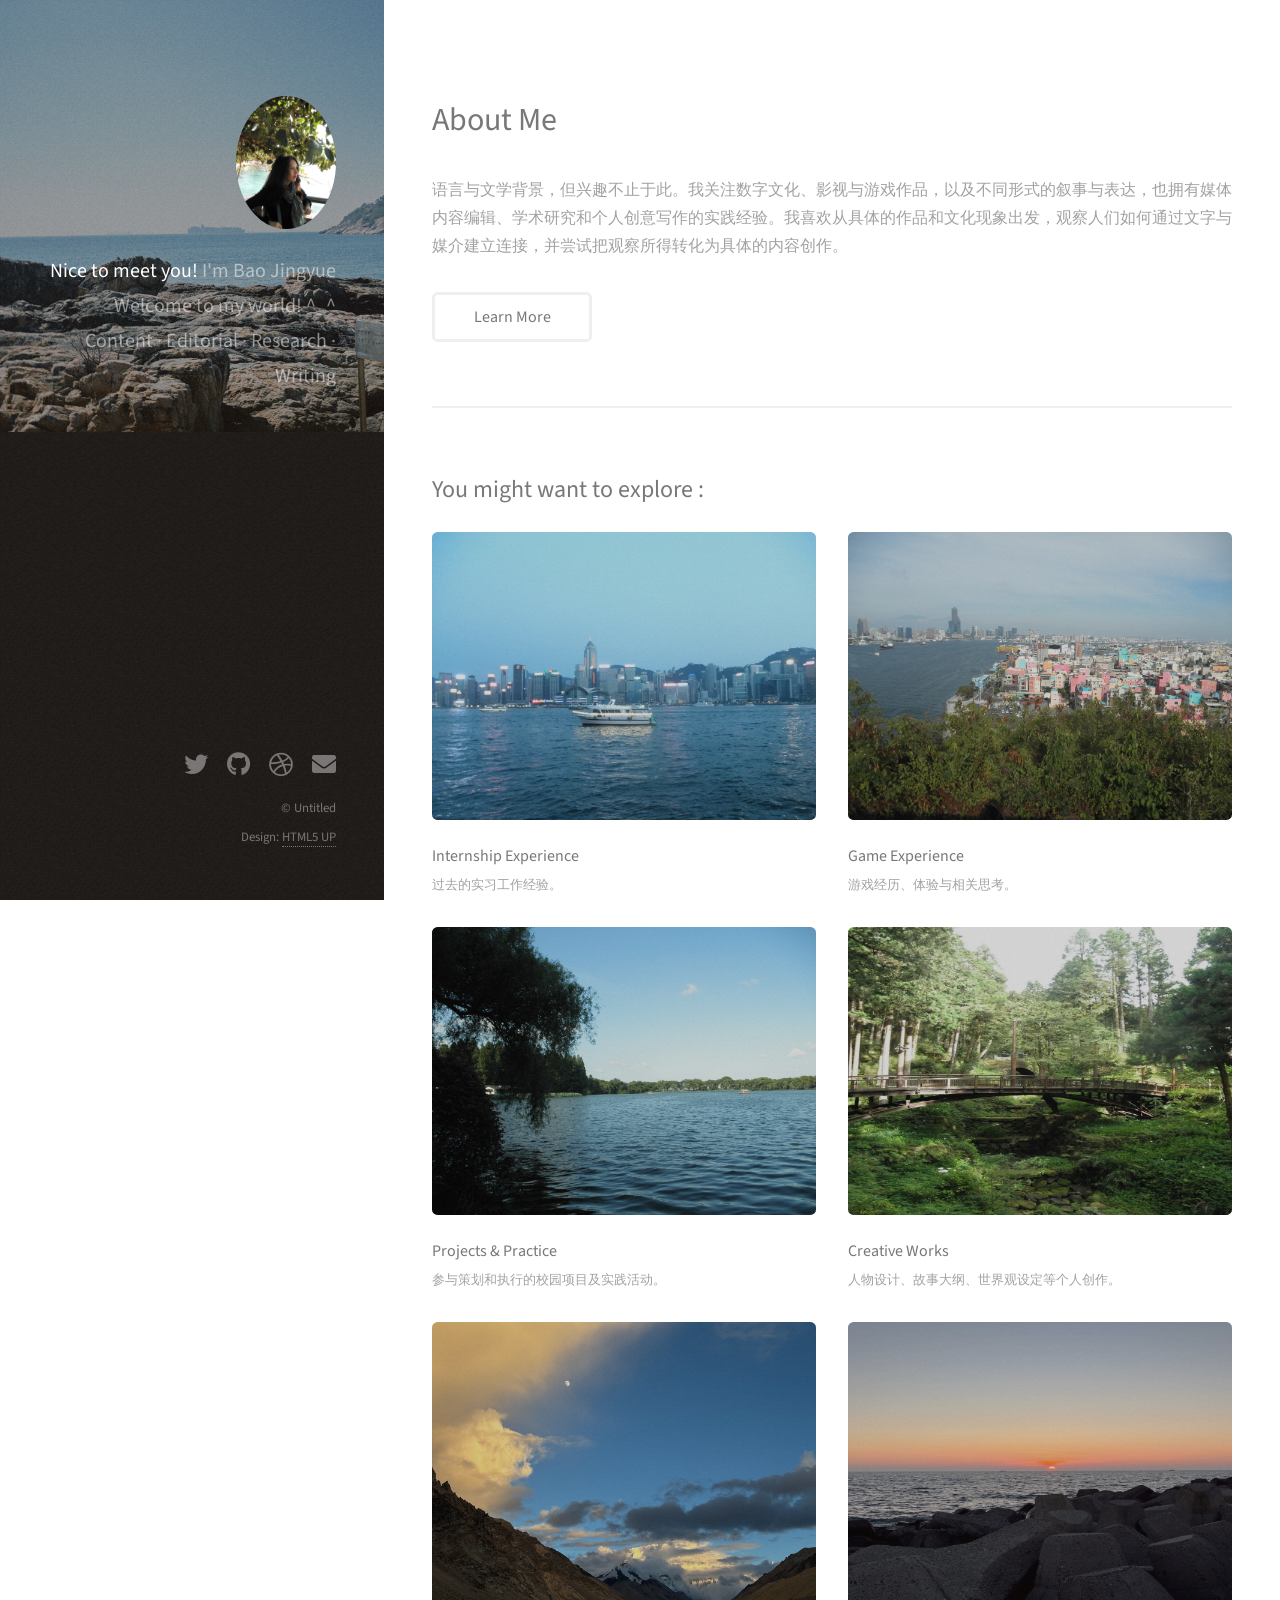
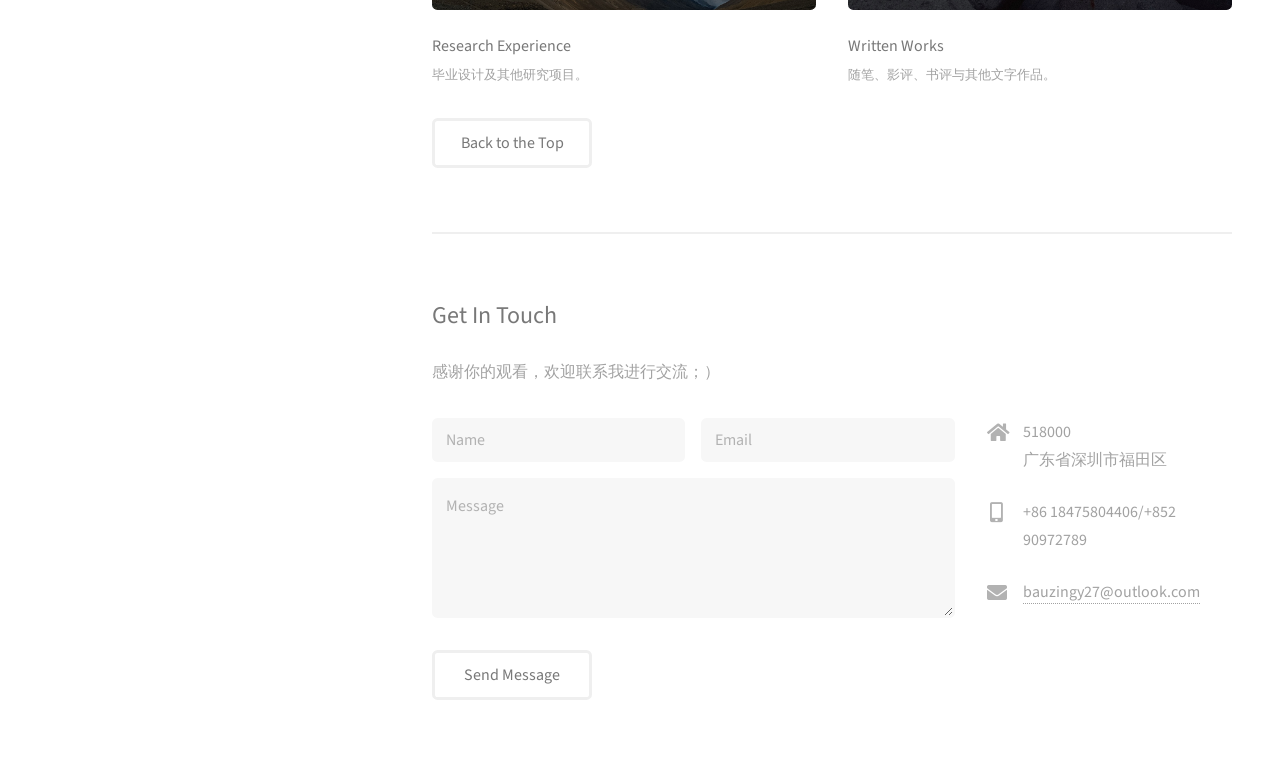
==== commit f866a06e: "Update index.html" ====
--- a/index.html
+++ b/index.html
@@ -43,17 +43,17 @@
 						<h2>You might want to explore : </h2>
 						<div class="row">
 							<article class="col-6 col-12-xsmall work-item">
-								<a href="images/01.jpg" class="image fit thumb"><img src="images/01.jpg" alt="" /></a>
+								<a href="internship-experience.html" class="image fit thumb"><img src="images/01.jpg" alt="" /></a>
 								<h3>Internship Experience</h3>
 								<p>过去的实习工作经验。</p>
 							</article>
 							<article class="col-6 col-12-xsmall work-item">
-								<a href="images/02.jpg" class="image fit thumb"><img src="images/02.jpg" alt="" /></a>
+								<a href="game-experience.html" class="image fit thumb"><img src="images/02.jpg" alt="" /></a>
 								<h3>Game Experience</h3>
 								<p>游戏经历、体验与相关思考。</p>
 							</article>
 							<article class="col-6 col-12-xsmall work-item">
-								<a href="game-experience.html" class="image fit"><img src="images/03.jpg" alt="" /></a>
+								<a href="images/03.jpg" class="image fit thumb"><img src="images/03.jpg" alt="" /></a>
 								<h3>Projects & Practice</h3>
 								<p>参与策划和执行的校园项目及实践活动。</p>
 							</article>
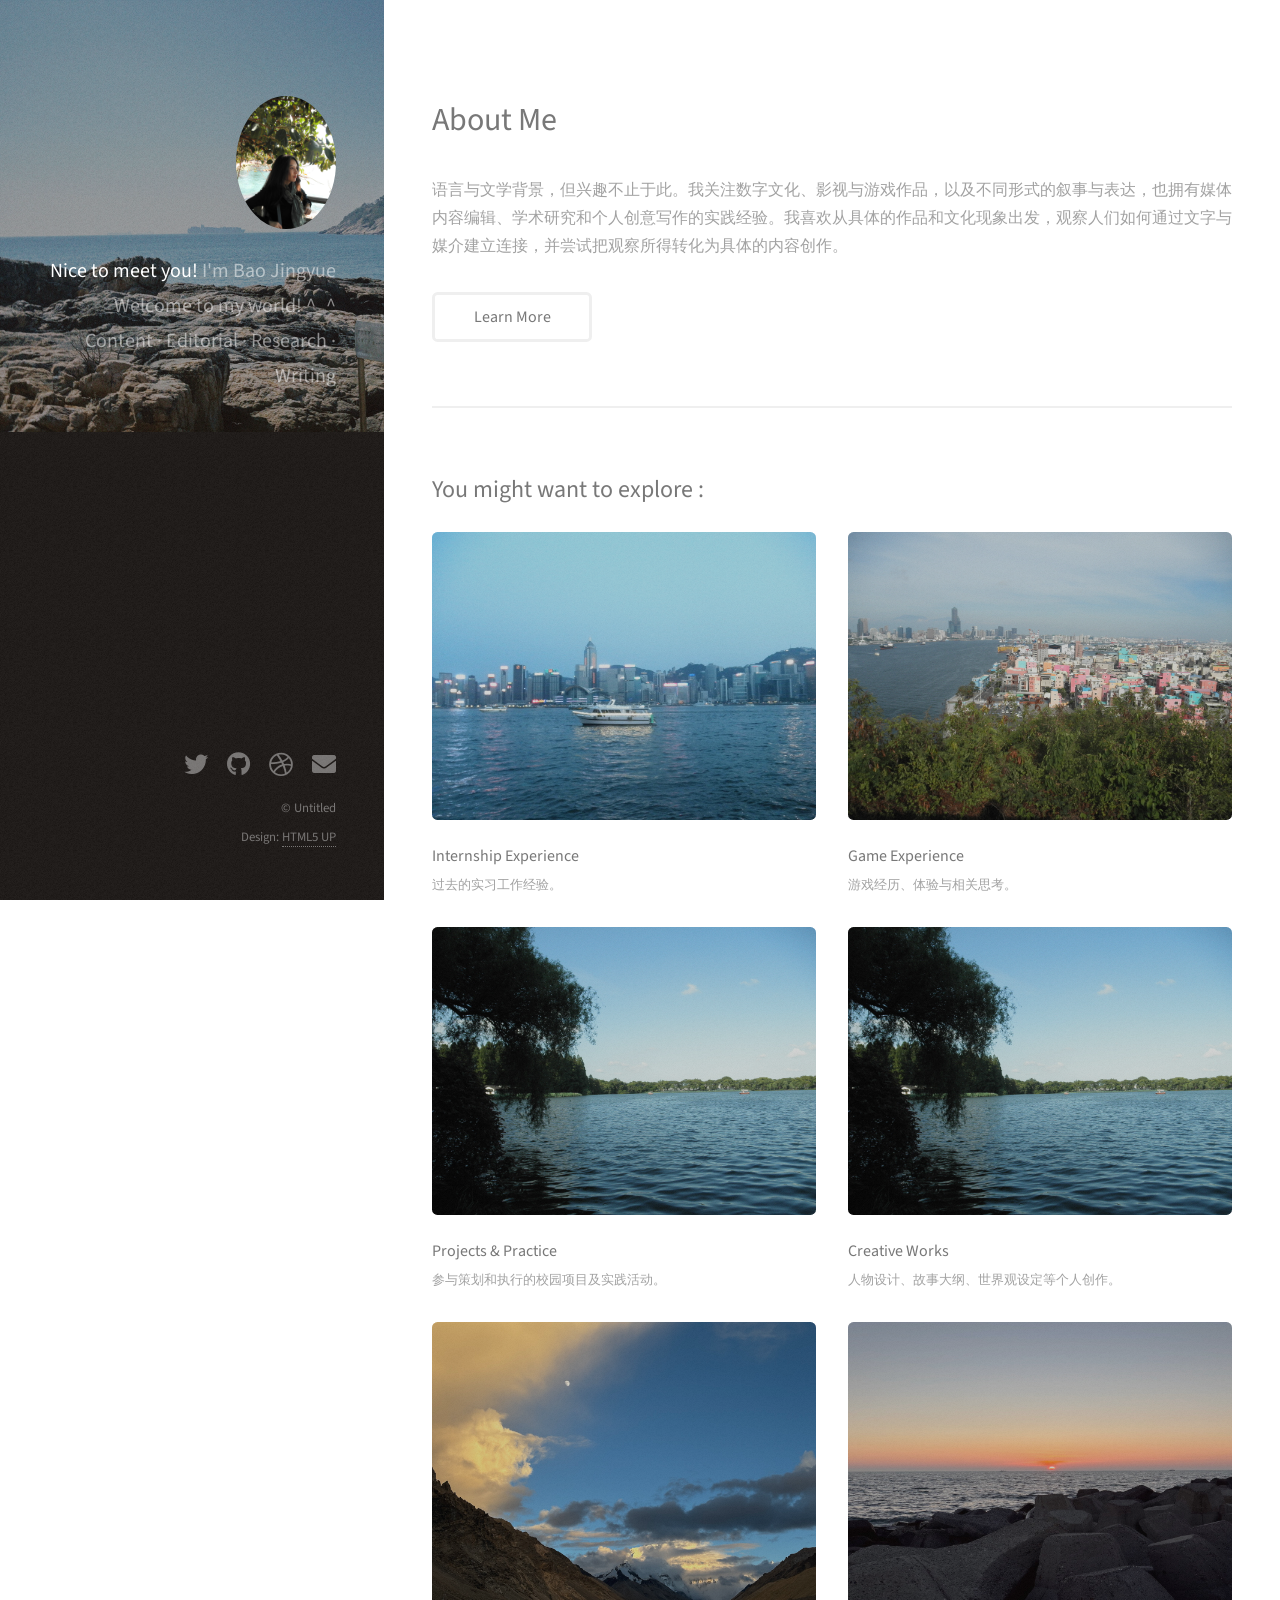
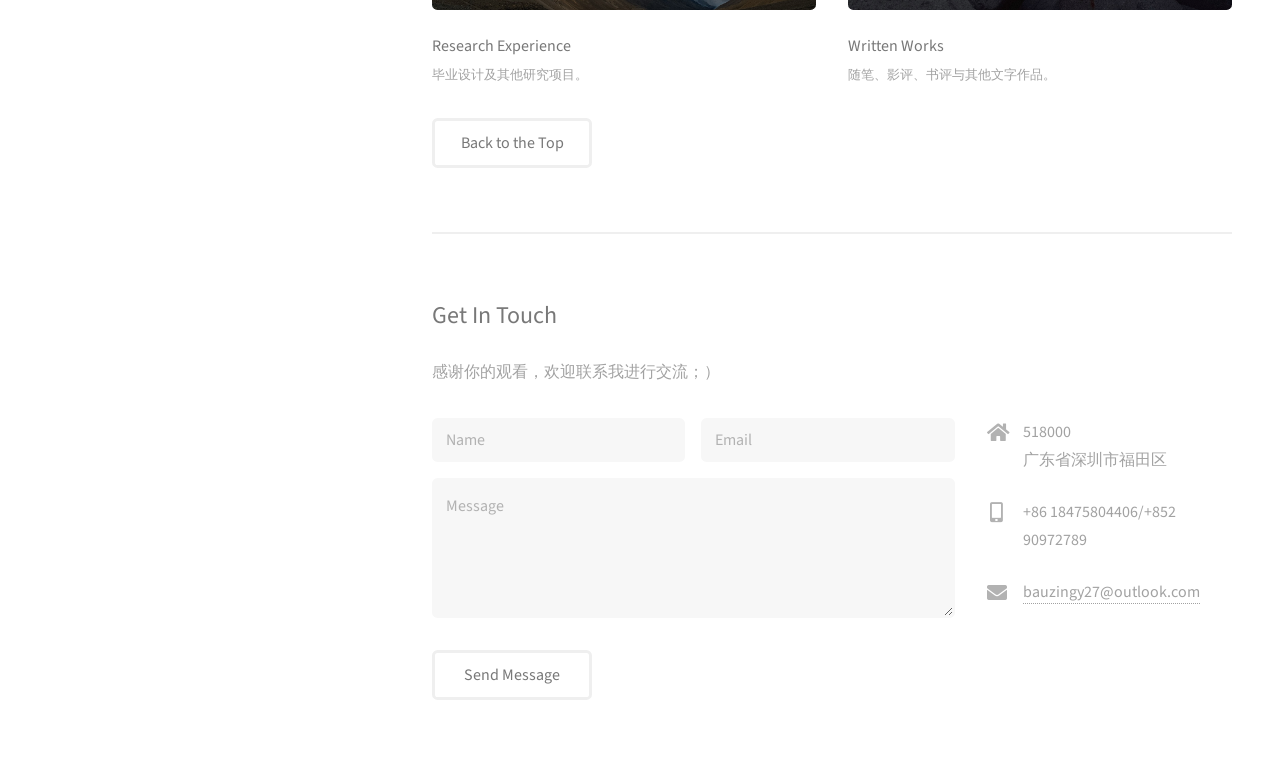
==== commit 9c1d64fa: "Update index.html" ====
--- a/index.html
+++ b/index.html
@@ -58,7 +58,7 @@
 								<p>参与策划和执行的校园项目及实践活动。</p>
 							</article>
 							<article class="col-6 col-12-xsmall work-item">
-								<a href="images/04.jpg" class="image fit thumb"><img src="images/04.jpg" alt="" /></a>
+								<a href="project and practice.html" class="image fit thumb"><img src="images/03.jpg" alt="" /></a>
 								<h3>Creative Works</h3>
 								<p>人物设计、故事大纲、世界观设定等个人创作。</p>
 							</article>
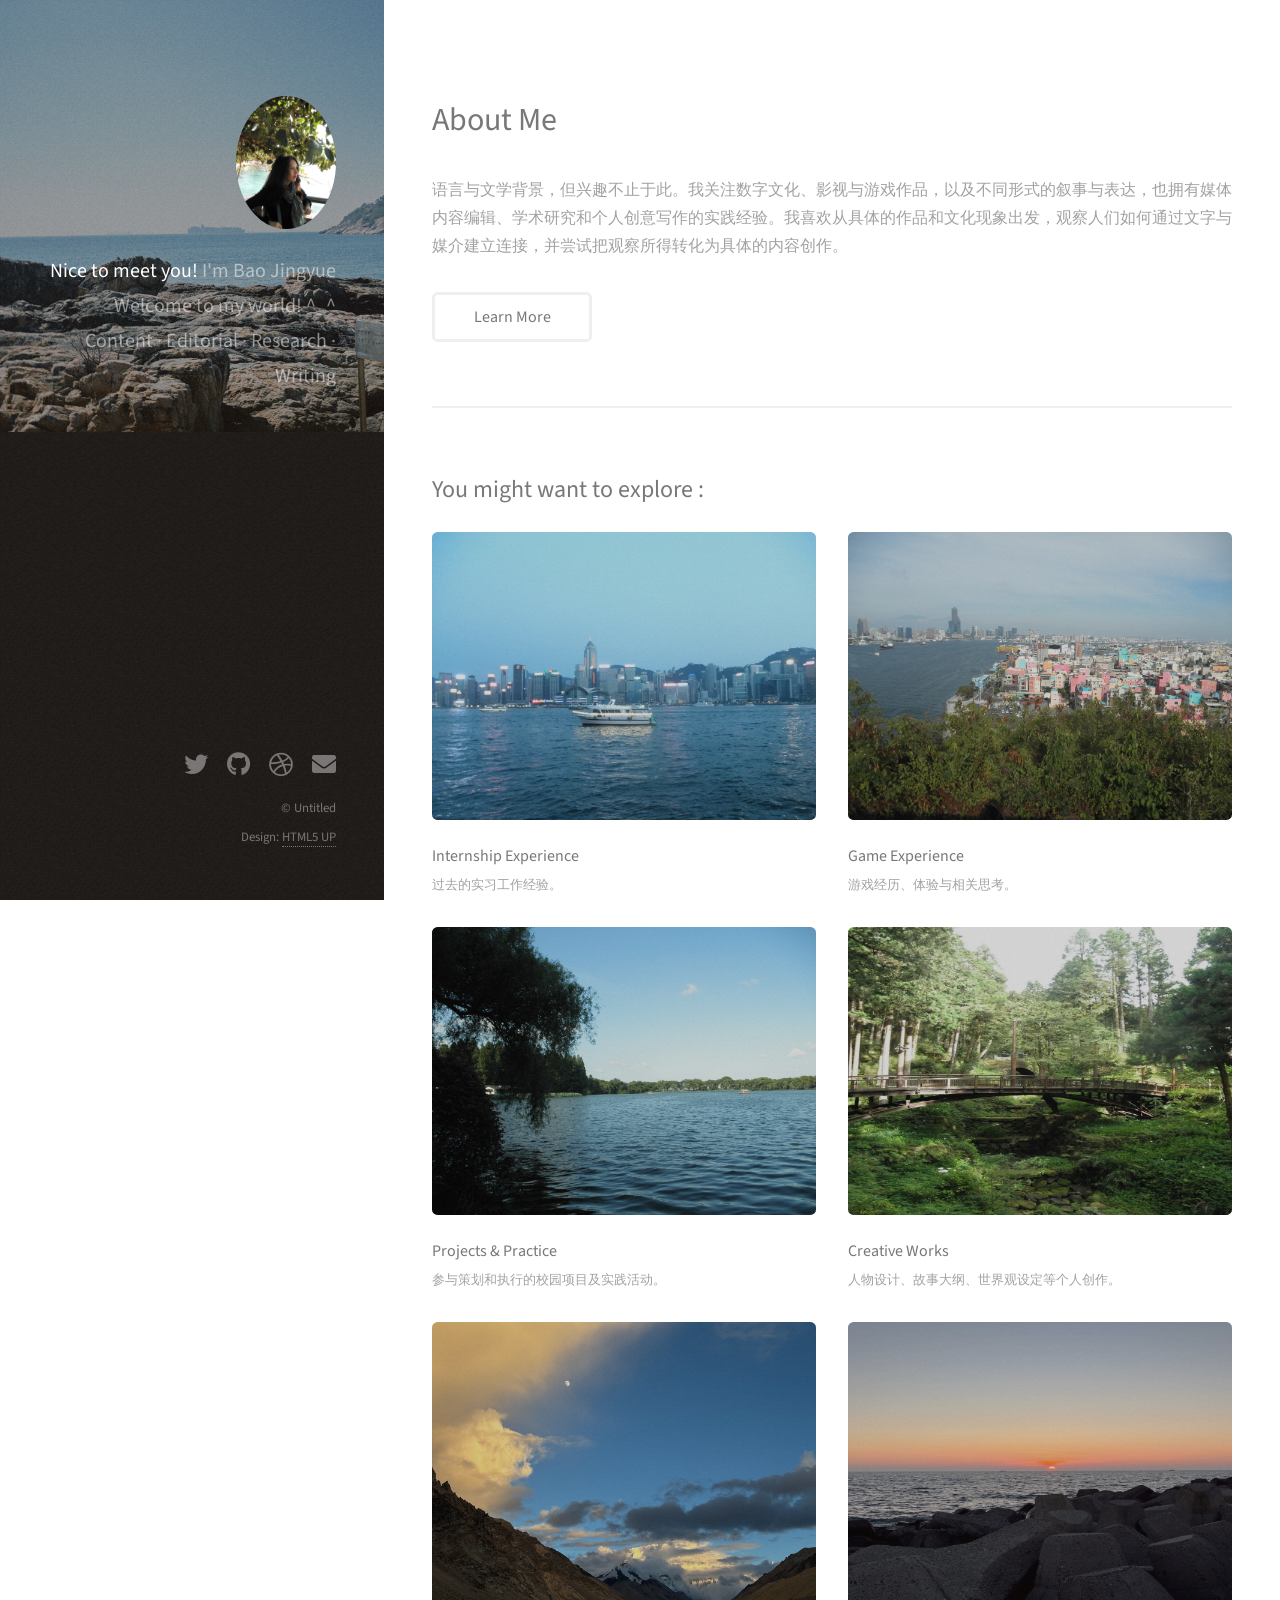
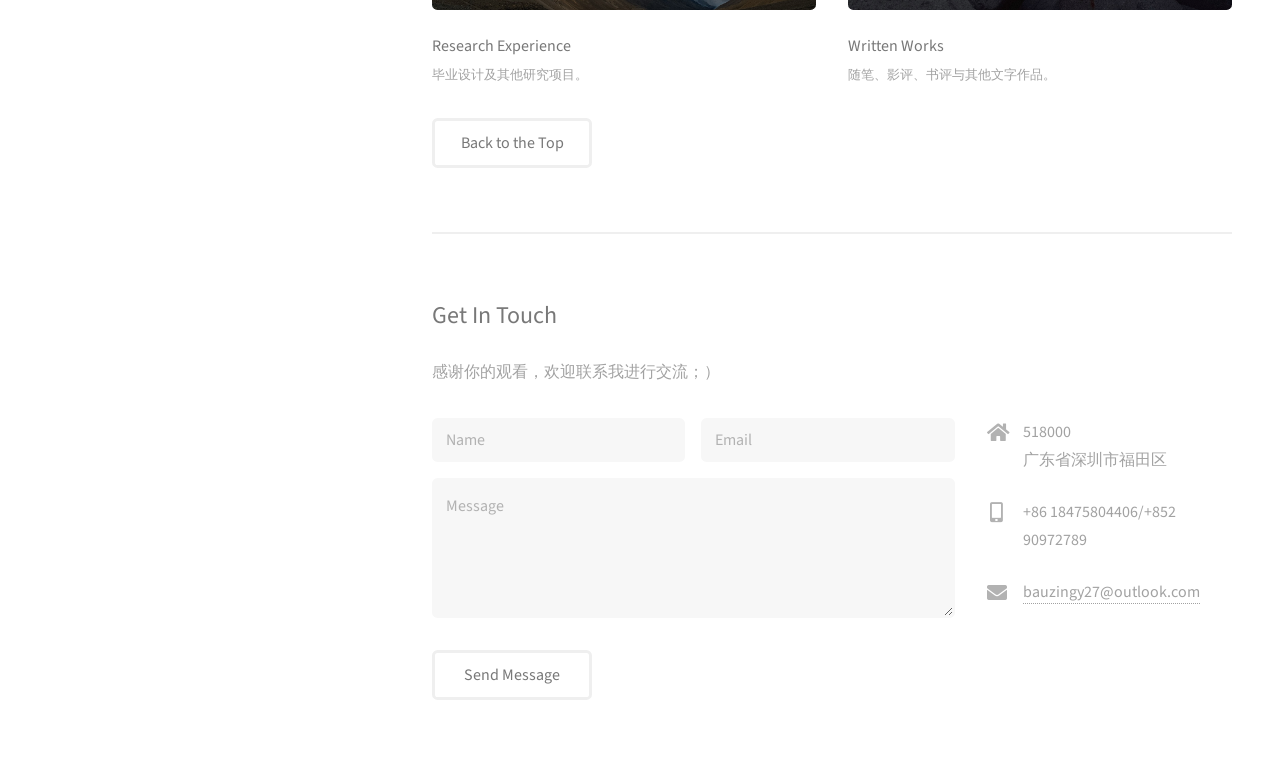
==== commit a51ae945: "Update index.html" ====
--- a/index.html
+++ b/index.html
@@ -53,12 +53,12 @@
 								<p>游戏经历、体验与相关思考。</p>
 							</article>
 							<article class="col-6 col-12-xsmall work-item">
-								<a href="images/03.jpg" class="image fit thumb"><img src="images/03.jpg" alt="" /></a>
+								<a href="project and practice.html" class="image fit thumb"><img src="images/03.jpg" alt="" /></a>
 								<h3>Projects & Practice</h3>
 								<p>参与策划和执行的校园项目及实践活动。</p>
 							</article>
 							<article class="col-6 col-12-xsmall work-item">
-								<a href="project and practice.html" class="image fit thumb"><img src="images/03.jpg" alt="" /></a>
+								<a href="images/04.jpg" class="image fit thumb"><img src="images/04.jpg" alt="" /></a>
 								<h3>Creative Works</h3>
 								<p>人物设计、故事大纲、世界观设定等个人创作。</p>
 							</article>
